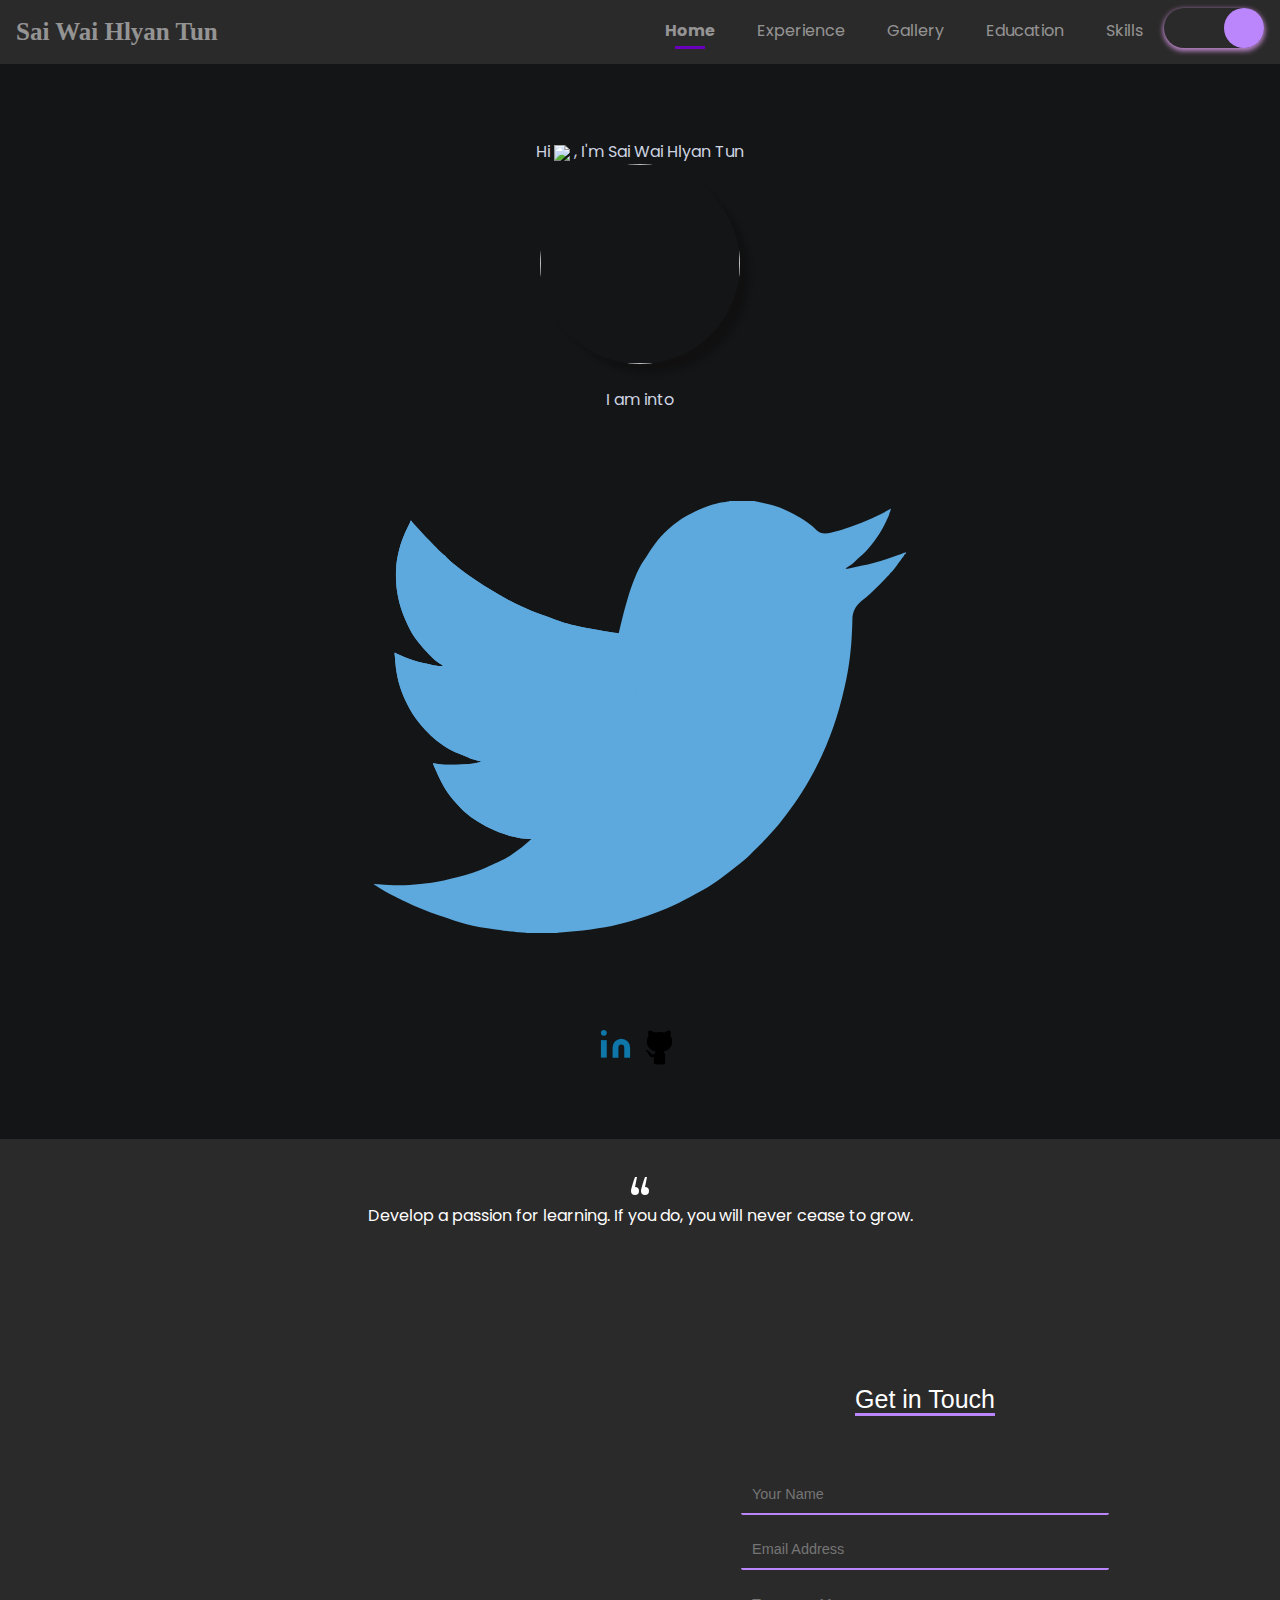
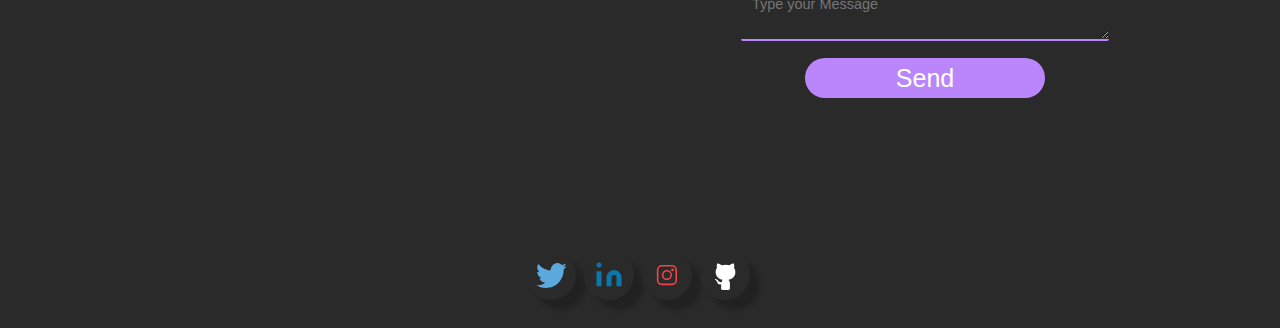
==== index.html @ 91141784 "initial data update" ====
<!DOCTYPE html>
<html lang="en" light-mode="dark">

<head>
    <title>Sai Wai Hlyan Tun | Home</title>
    <meta charset="UTF-8">
    <meta name="viewport" content="width=device-width, initial-scale=1.0">
    <meta name="keywords" content="Sai Wai Hlyan Tun,Sai Wai Hlyan Tun Resume, Sai Wai Hlyan Tun Profile, Electrical Engineer, Sai Wai Hlyan Tun Portfolio" />
    <meta name="description" content="Sai Wai Hlyan Tun's Portfolio" />
    <!-- Robot.txt -->
    <meta name="robots" content="index,follow" />
    <meta name="Googlebot" content="index,follow" />
    <meta name="AdsBot-Google" content="index,follow" />
    <meta property="og:site_name" content="https://swhn.github.io/">
    <meta property="og:title" content="Sai Wai Hlyan Tun">
    <meta property="og:description" content="Sai Wai Hlyan Tun's Portfolio">
    <meta property="og:type" content="website">
    <meta property="og:url" content="https://swhn.github.io/">
    <meta name="twitter:card" content="summary">
    <meta name="twitter:site" content="https://swhn.github.io/">
    <meta name="application-name" content="Sai Wai Hlyan Tun" />
    <meta name="apple-mobile-web-app-title" content="Sai Wai Hlyan Tun | Home" />
    <meta name="summary" content="Sai Wai Hlyan Tun's Portfolio" />
    <!--For Dark/Light mode Toggle-->
    <script src="https://code.iconify.design/1/1.0.4/iconify.min.js"></script>
    <!--Import Google Icon Font-->
    <link rel="stylesheet" href="https://maxcdn.bootstrapcdn.com/bootstrap/4.5.0/css/bootstrap.min.css" />
    <link href="https://fonts.googleapis.com/css2?family=Poppins:wght@200;300&display=swap" rel="stylesheet">
    <script src='https://kit.fontawesome.com/a076d05399.js'></script>
    <link rel="stylesheet" href="assets/css/preloader.css">
    <link rel="stylesheet" href="assets/css/home.css">
    <link rel="stylesheet" href="assets/css/style.css">
    <!-- Favicon -->
    <link id='favicon' rel="shortcut icon" href="assets/images/favicon.png" type="image/x-png">
    <!-- Font awesome icons -->
    <link rel="stylesheet" href="https://cdnjs.cloudflare.com/ajax/libs/font-awesome/5.15.1/css/all.min.css" integrity="sha512-+4zCK9k+qNFUR5X+cKL9EIR+ZOhtIloNl9GIKS57V1MyNsYpYcUrUeQc9vNfzsWfV28IaLL3i96P9sdNyeRssA==" crossorigin="anonymous" />
    <link rel="stylesheet" href="https://cdn.jsdelivr.net/gh/jpswalsh/academicons@1/css/academicons.min.css">
    <script defer src="./assets/js/dynamicTitle.js"></script>
   <!-- Global site tag (gtag.js) - Google Analytics -->
<script async src="https://www.googletagmanager.com/gtag/js?id=G-MDQQ2H4VXF"></script>
<script>
  window.dataLayer = window.dataLayer || [];
  function gtag(){dataLayer.push(arguments);}
  gtag('js', new Date());

  gtag('config', 'G-MDQQ2H4VXF');
</script>
</head>

<body class="no-scroll-preload">
    <!-- loader -->
    <div class="loader-container">
        <div class="atom">
            <div class="electron"></div>
            <div class="electron-alpha"></div>
            <div class="electron-omega"></div>
        </div>
    </div>

    <!--Dynamic Nav Bar-->

    <!--Particles effect-->
    <div id="home">
        <section class="center">
            <div id="particles-js"></div>
        </section>
    </div>
    <center>
        <!-- Home Section -->
        <div class="text col-sm-6" style="margin-top: 140px;">Hi <span class="wave"><img src="assets/images/Hand.gif" width="35px"></span>&nbsp;, I'm <span class="header">Sai Wai Hlyan Tun</span>
            <div class="center">
                <div>
                    <img src="assets/images/dp_male.svg" alt="" class="rounded-circle" height="200" width="200">
                </div>
                <br/>
                <span style="display: inline;">I am into <span class="animated-text"
                    data-words="Electrical Engineer, Site Engineer, Service Engineer, PV Engineer, Medical Engineer"></span>
                </span>
                <div>
                    <div class="social-icons">

                        <a class="socialicon twitter" href="https://www.twitter.com/saiwaihlyanhtun" target="_blank" rel="author">
                            <!-- SVG code for twitter icon -->
                            <svg class="twitter-icon" version="1.1" id="Layer_1" xmlns="http://www.w3.org/2000/svg" xmlns:xlink="http://www.w3.org/1999/xlink" x="0px" y="0px" viewBox="0 0 500 500" enable-background="new 0 0 500 500" xml:space="preserve">
                                <!-- bird body -->
                                <path id="body" fill="#5DA8DC" d="M142.9,364.1c-1.6,1-3,1.7-4,2.3c-3,1.5-7.9,3.8-14.9,6.9c-7,3.1-14.7,5.7-23.1,7.9
                                                c-8.4,2.2-15.6,3.8-21.8,4.7c-6.2,0.9-12.2,1.5-18.1,1.8s-11.4,0.3-16.7,0c-5.2-0.3-8.5-0.5-9.6-0.6l-1.8-0.2l-0.4-0.1l-0.4-0.1v0.8
                                                h0.2l0.1,0.1l0.1,0.1l0.1,0.1l0.1,0.1l0.1,0.1H33l0.4,0.2l0.4,0.2l0.1,0.1l0.1,0.1l0.1,0.1l0.1,0.1l3.6,2.2c2.4,1.5,4.5,2.6,6.4,3.6
                                                s6.6,3.3,14.1,7.1c7.6,3.7,16.6,7.4,27.2,11.1s18.6,6.2,24,7.4c5.4,1.3,12.8,2.6,22.2,3.9s14.9,2.1,16.3,2.2
                                                c1.5,0.1,3.3,0.3,5.5,0.4l3.3,0.2v0.2h25.6v-0.2l14-1.3c9.3-0.9,17.6-2.1,25-3.3c7.3-1.3,14.9-3.1,22.8-5.5
                                                c7.9-2.4,15.3-4.9,22.4-7.7c7.1-2.8,13.7-5.7,19.7-9c6.1-3.2,11.3-6,15.6-8.5c4.3-2.5,9.1-5.6,14.2-9.3c5.2-3.7,10-7.5,14.6-11.2
                                                s7.1-5.9,7.7-6.4c0.6-0.6,4-4,10.2-10.2c6.2-6.3,11.3-11.9,15.4-16.8c4-5,8-10.3,12-15.9c3.9-5.6,8.3-12.5,13-20.6
                                                s9.2-17.3,13.5-27.5s8-20.7,11-31.5c3-10.7,5.2-20.4,6.7-28.9s2.4-16.5,3-23.8c0.5-7.3,0.8-13.9,0.9-19.7s2.5-10.8,7.4-14.8
                                                s9.9-8.5,15-13.7c5.1-5.1,7.9-8,8.3-8.7c0.5-0.7,0.9-1.1,1.1-1.2c0.3-0.1,2.1-2.3,5.3-6.7c3.3-4.4,5-6.6,5-6.7l0.1-0.1l0.2-0.4
                                                l0.2-0.4l0.1-0.1l0.1-0.1l0.1-0.1l0.1-0.1l0.1-0.1l0.1-0.1l0.1-0.1l0.1-0.1l0.1-0.1l0.1-0.1l0.2-0.1l0.2-0.1V115l-1,0.3l-0.8,0.1
                                                l-0.4,0.2l-0.4,0.2l-0.4,0.2l-0.4,0.2l-0.6,0.2l-1.2,0.4l-10.6,3.6c-6.7,2.2-13.7,4.1-21,5.7l-11,2.4h-1.9l0.1-0.1l0.1-0.1l0.1-0.1
                                                l0.1-0.1l0.1-0.1l0.1-0.1l0.1-0.1l0.1-0.1l0.4-0.2l0.4-0.2l0.1-0.1l0.1-0.1l0.1-0.1l0.1-0.1l0.4-0.2l0.4-0.2l1.9-1.3
                                                c1.3-0.9,2.4-1.8,3.3-2.8s2.8-2.7,5.6-5.1c2.8-2.4,6-6,9.5-10.7s6.5-9.4,8.8-14s3.6-7.2,3.7-7.9c0.1-0.6,0.3-1.2,0.4-1.6l0.2-0.6
                                                l0.2-0.4l0.2-0.4l0.2-0.6l0.2-0.6l0.1-0.6l0.1-0.6l-0.4,0.1l-0.4,0.1l-0.1,0.1l-0.1,0.1l-0.1,0.1l-0.1,0.1l-0.4,0.2l-0.4,0.2
                                                l-0.4,0.2l-0.4,0.2l-0.1,0.1c-0.1,0.1-0.8,0.4-1.9,1.2c-1.2,0.7-4.7,2.4-10.5,5s-11.6,5-17.5,7.1s-11.4,3.7-16.5,4.9
                                                s-8.8,0.5-11.3-1.9c-2.4-2.4-5.2-4.7-8.3-6.9c-3.1-2.2-6.5-4.3-10.4-6.4c-3.8-2.1-7.7-3.9-11.8-5.5c-4-1.6-8.6-2.9-13.5-3.8
                                                l-7.4-1.5h-20.5v0.1c0,0.1-1.7,0.4-5.1,0.9s-7.6,1.6-12.6,3.3c-5,1.7-10.4,4.2-16.3,7.4c-5.9,3.3-11.1,7-15.7,11.2
                                                s-8.3,8.3-11.2,12.2c-2.9,3.9-5.2,7.4-7,10.5C221.5,163.3,231.3,307,142.9,364.1z" />

                                <!-- wing1 -->
                                <path id="wing1" fill="#5DA8DC" d="M233.2,181.5c-5-0.5-12.4-1.7-22.2-3.6c-9.8-1.8-16.8-3.3-20.8-4.5s-11.1-3.7-21.2-7.4
                                                c-10.1-3.8-19.5-8-28.3-12.8c-8.8-4.7-16.8-9.5-24-14.4s-13.1-9.1-17.5-12.8c-4.5-3.7-7.1-6-7.9-7s-1.5-1.6-1.9-1.8
                                                c-0.5-0.2-3.2-2.7-8-7.6s-9.1-9.2-12.6-13.2l-5.3-5.9l-0.1-0.1l-0.1-0.1L63.1,90l-0.2-0.4l-0.1-0.1l-0.1-0.1l-0.1-0.1l-0.1-0.1
                                                l-0.1-0.1L62.3,89l-0.1-0.1l0,0.1l-0.1,0.1L62,89.2l0,0.1l-0.1,0.1L61.7,90l-0.2,0.6L57.9,98c-2.2,5-3.9,9.7-5.1,14.1
                                                c-1.2,4.5-1.9,8.5-2.4,12c-0.4,3.5-0.5,7.8-0.4,12.8s0.7,10,1.8,15.1c1,5.1,2.6,10.2,4.6,15.2c2.1,5.1,4,9.2,5.8,12.5
                                                c1.8,3.2,3.9,6.4,6.3,9.2c2.4,2.9,4.7,5.6,7.1,8.3s4.6,4.7,6.7,6.4c2.2,1.6,3.3,2.5,3.4,2.5l0.1,0.1l0.4,0.2l0.4,0.2l0.1,0.1
                                                l0.1,0.1l0.1,0.1L87,207l0.4,0.2l0.4,0.2l0.1,0.1l0.1,0.1l0.1,0.1l0.1,0.1l0.1,0.1l0.1,0.1l0.1,0.1l0.1,0.1H85l-1.8-0.2
                                                c-1.2-0.1-4.8-0.9-10.8-2.2s-11.1-2.9-15.1-4.7l-6.1-2.8l-0.4-0.2l-0.4-0.2l-0.4-0.2l-0.4-0.2l-0.4-0.1l-0.4-0.1l0.7,8.3
                                                c0.4,5.5,1.4,11,2.8,16.3c1.5,5.4,3.6,11,6.5,16.9s6.2,11.1,9.8,15.5c3.7,4.5,7,8.1,10.1,11c3.1,2.8,6.3,5.4,9.8,7.8
                                                c3.4,2.4,8,4.8,13.8,7.3s9.3,3.9,10.6,4.3c1.3,0.4,2.2,0.6,2.8,0.8l0.8,0.2l0.8,0.2l0.8,0.2l0.8,0.2l0.8,0.2l-0.1,0.1l-0.1,0.1
                                                l-0.1,0.1l-0.1,0.1l-1,0.2l-1,0.2l-0.8,0.2c-0.5,0.1-1.9,0.4-4.3,0.8s-6.6,0.6-12.8,0.8c-6.2,0.1-10.7,0-13.5-0.4l-4.3-0.6L81,288
                                                l-0.6-0.1l0.1,0.4l0.1,0.4l0.2,0.6l0.2,0.6l3.2,7.2c2.2,4.8,4.4,9,6.7,12.7c2.3,3.7,5.1,7.2,8.3,10.7c3.2,3.5,5.8,6.2,7.9,8
                                                c2.1,1.9,5.3,4.3,9.9,7.2c4.6,2.9,9.3,5.4,14.1,7.4c4.9,2.1,9.4,3.7,13.5,4.7c4.2,1,7.3,1.6,9.2,1.8c1.9,0.1,4,0.3,6.1,0.4l3.1,0.2
                                                c117.9-117.9,82.9-167.7,82.9-167.7l-2.8-0.1C241.6,182.3,238.2,181.9,233.2,181.5z" />
                                <!-- wing2 -->
                                <path id="wing2" fill="#5DA8DC" d="M233.2,181.5c-5-0.5-12.4-1.7-22.2-3.6c-9.8-1.8-16.8-3.3-20.8-4.5s-11.1-3.7-21.2-7.4
                                                c-10.1-3.8-19.5-8-28.3-12.8c-8.8-4.7-16.8-9.5-24-14.4s-13.1-9.1-17.5-12.8c-4.5-3.7-7.1-6-7.9-7s-1.5-1.6-1.9-1.8
                                                c-0.5-0.2-3.2-2.7-8-7.6s-9.1-9.2-12.6-13.2l-5.3-5.9l-0.1-0.1l-0.1-0.1L63.1,90l-0.2-0.4l-0.1-0.1l-0.1-0.1l-0.1-0.1l-0.1-0.1
                                                l-0.1-0.1L62.3,89l-0.1-0.1l0,0.1l-0.1,0.1L62,89.2l0,0.1l-0.1,0.1L61.7,90l-0.2,0.6L57.9,98c-2.2,5-3.9,9.7-5.1,14.1
                                                c-1.2,4.5-1.9,8.5-2.4,12c-0.4,3.5-0.5,7.8-0.4,12.8s0.7,10,1.8,15.1c1,5.1,2.6,10.2,4.6,15.2c2.1,5.1,4,9.2,5.8,12.5
                                                c1.8,3.2,3.9,6.4,6.3,9.2c2.4,2.9,4.7,5.6,7.1,8.3s4.6,4.7,6.7,6.4c2.2,1.6,3.3,2.5,3.4,2.5l0.1,0.1l0.4,0.2l0.4,0.2l0.1,0.1
                                                l0.1,0.1l0.1,0.1L87,207l0.4,0.2l0.4,0.2l0.1,0.1l0.1,0.1l0.1,0.1l0.1,0.1l0.1,0.1l0.1,0.1l0.1,0.1l0.1,0.1H85l-1.8-0.2
                                                c-1.2-0.1-4.8-0.9-10.8-2.2s-11.1-2.9-15.1-4.7l-6.1-2.8l-0.4-0.2l-0.4-0.2l-0.4-0.2l-0.4-0.2l-0.4-0.1l-0.4-0.1l0.7,8.3
                                                c0.4,5.5,1.4,11,2.8,16.3c1.5,5.4,3.6,11,6.5,16.9s6.2,11.1,9.8,15.5c3.7,4.5,7,8.1,10.1,11c3.1,2.8,6.3,5.4,9.8,7.8
                                                c3.4,2.4,8,4.8,13.8,7.3s9.3,3.9,10.6,4.3c1.3,0.4,2.2,0.6,2.8,0.8l0.8,0.2l0.8,0.2l0.8,0.2l0.8,0.2l0.8,0.2l-0.1,0.1l-0.1,0.1
                                                l-0.1,0.1l-0.1,0.1l-1,0.2l-1,0.2l-0.8,0.2c-0.5,0.1-1.9,0.4-4.3,0.8s-6.6,0.6-12.8,0.8c-6.2,0.1-10.7,0-13.5-0.4l-4.3-0.6L81,288
                                                l-0.6-0.1l0.1,0.4l0.1,0.4l0.2,0.6l0.2,0.6l3.2,7.2c2.2,4.8,4.4,9,6.7,12.7c2.3,3.7,5.1,7.2,8.3,10.7c3.2,3.5,5.8,6.2,7.9,8
                                                c2.1,1.9,5.3,4.3,9.9,7.2c4.6,2.9,9.3,5.4,14.1,7.4c4.9,2.1,9.4,3.7,13.5,4.7c4.2,1,7.3,1.6,9.2,1.8c1.9,0.1,4,0.3,6.1,0.4l3.1,0.2
                                                c117.9-117.9,82.9-167.7,82.9-167.7l-2.8-0.1C241.6,182.3,238.2,181.9,233.2,181.5z" />
                            </svg>
                        </a>

                     <!--    <a class="socialicon dribbble" href="" target="_blank" rel="author">
                            <svg class="dribbble-icon" viewBox="0 0 256 256" version="1.1" xmlns="http://www.w3.org/2000/svg" xmlns:xlink="http://www.w3.org/1999/xlink" preserveAspectRatio="xMidYMid">
                            <g>
                                <path
                                    d="M128,255.7 C57.4,255.7 0,198.4 0,127.9 C0,57.3 57.4,0 128,0 C198.6,0 256,57.3 256,127.8 C256,198.3 198.6,255.7 128,255.7 L128,255.7 L128,255.7 Z M235.9,145.3 C232.2,144.1 202.1,135.2 167.8,140.6 C182.1,179.8 187.9,211.8 189,218.4 C213.6,201.9 231.1,175.7 235.9,145.3 L235.9,145.3 L235.9,145.3 Z M170.7,228.5 C169.1,218.9 162.7,185.5 147.4,145.7 C147.2,145.8 146.9,145.9 146.7,145.9 C85,167.4 62.9,210.1 60.9,214.1 C79.4,228.5 102.7,237.1 128,237.1 C143.1,237.2 157.6,234.1 170.7,228.5 L170.7,228.5 L170.7,228.5 Z M46.8,201 C49.3,196.8 79.3,147.2 135.7,128.9 C137.1,128.4 138.6,128 140,127.6 C137.3,121.4 134.3,115.2 131.1,109.1 C76.5,125.4 23.5,124.7 18.7,124.6 C18.7,125.7 18.6,126.8 18.6,127.9 C18.7,156 29.3,181.6 46.8,201 L46.8,201 L46.8,201 Z M21,105.6 C25.9,105.7 70.9,105.9 122.1,92.3 C104,60.1 84.4,33.1 81.6,29.2 C50.9,43.6 28.1,71.8 21,105.6 L21,105.6 L21,105.6 Z M102.4,21.8 C105.4,25.8 125.3,52.8 143.2,85.7 C182.1,71.1 198.5,49.1 200.5,46.3 C181.2,29.2 155.8,18.8 128,18.8 C119.2,18.8 110.6,19.9 102.4,21.8 L102.4,21.8 L102.4,21.8 Z M212.6,58.9 C210.3,62 192,85.5 151.6,102 C154.1,107.2 156.6,112.5 158.9,117.8 C159.7,119.7 160.5,121.6 161.3,123.4 C197.7,118.8 233.8,126.2 237.4,126.9 C237.1,101.2 227.9,77.5 212.6,58.9 L212.6,58.9 L212.6,58.9 Z"
                                    fill="#B2215A" y="0"></path>
                            </g>
                            </svg>
                        </a> -->

                        <a class="socialicon linkedin" href="https://www.linkedin.com/in/saiwaihlyanhtun/" target="_blank" rel="author">
                            <svg class="linkedin-icon" xmlns="http://www.w3.org/2000/svg" width="35" viewBox="0 0 24 24" fill="#0e76a8" stroke-width="1" stroke-linecap="round" stroke-linejoin="round" class="feather feather-linkedin">
                                <path d="M16 8a6 6 0 0 1 6 6v7h-4v-7a2 2 0 0 0-2-2 2 2 0 0 0-2 2v7h-4v-7a6 6 0 0 1 6-6z"></path>
                                <rect x="2" y="9" width="4" height="12"></rect>
                                <circle cx="4" cy="4" r="2"></circle>
                            </svg>
                        </a>
<!-- 
                        <a class="socialicon codeforces" href="" target="_blank" rel="author">
                            <svg class="codeforces-icon" xmlns="http://www.w3.org/2000/svg" viewBox="5 0 14 19" width="100" height="100">
                                <g>
                                    <rect class="red" x="15" width="2" height="6.5" rx="0.7" y="0" fill="#AE0F0A" />
                                    <rect class="blue" x="12" width="2" height="6.5" rx="0.7" y="0" fill="#4F81C1" />
                                    <rect class="yellow" x="9" width="2" height="6.5" rx="0.7" y="0" fill="#FFD400" />
                                </g>
                            </svg>
                        </a>

                        <a class="socialicon kaggle" href="" target="_blank" rel="author">
                            <i class="fab fa-kaggle"></i>
                        </a>
						

                        <a class="socialicon instagram" href="" target="_blank" rel="author">
                            <!-- svg code for instagram icon -->
                           <!--  <svg class="instagram-icon" x="0px" y="0px" viewBox="0 0 202.5 202.5" style="enable-background:new 0 0 202.5 202.5;">
                                <circle id="littleCircle" class="st0" cx="101" cy="101.5" r="18.9" />
                                <circle id="shutter" class="st0" cx="101" cy="101.5" r="8" />
                                <circle id="lens" class="st0" cx="125.5" cy="78.6" r="2.9" />
                                <path id="camera" class="st0" d="M79,60.5h44c10.5,0,19,8.5,19,19v44c0,10.5-8.5,19-19,19H79c-10.5,0-19-8.5-19-19v-44
                                                                                                        C60,69,68.5,60.5,79,60.5z" />
                            </svg>
                        </a>
-->
                        <a class="socialicon github" href="https://github.com/swhn/" target="_blank" rel="author">
                            <!-- SVG code for Github icon -->
                            <svg class="github-icon" width="45px" height="45px" viewBox="0 0 300 300">
                                <!-- body -->
                                <path id="body" d="M112.5,234.4v43.1c24.5,7.5,50.5,7.5,75,0V225c-0.4-11.1-4.9-21.6-12.7-29.6c30-3.4,59.5-23.5,59.5-64.1
                                                            c0.9-13.9-3.3-27.7-11.8-38.7c4.1-11.6,3.7-24.4-1.3-35.7c0,0-11.2-3.7-37.5,13.8c-22.1-6.1-45.3-6.1-67.4,0
                                                            C90.6,53.3,78.9,56.8,78.9,56.8c-5,11.3-5.4,24.1-1.3,35.7c-8.5,11.1-12.7,24.8-11.9,38.7c0.2,33.8,26.4,61.8,60.2,64.1
                                                            c-5,4.7-8.1,11.1-8.6,18" />
                                <!-- arm-->
                                <path id="arm" d="M125.2,213.4c-13.9,7.8-31.5,2.8-39.3-11.2c-4.3-7.7-12-12.8-20.7-13.8c-11.2,0-4.6,6.4,0,9.4
                                                            c6,5.1,10.8,11.5,13.8,18.8c2.9,7.4,7.7,24.1,41.5,17.8" />
                            </svg>
                        </a>
                    </div>
                </div>
            </div>
        </div>
    </center>

    <br><br><br>
    <!-- Dynamic footer section -->
    <script src="https://code.jquery.com/jquery-3.5.1.min.js" integrity="sha256-9/aliU8dGd2tb6OSsuzixeV4y/faTqgFtohetphbbj0=" crossorigin="anonymous"></script>

    <!-- Google Analytics -->
    <script async src="https://www.googletagmanager.com/gtag/js?id=G-MDQQ2H4VXF"></script>
    <!-- Fetching our Google Tag Manager -->

    <!--JavaScript at end of body for optimized loading-->
    <script src="assets/js/app.js"></script>
    <script src="https://cdnjs.cloudflare.com/ajax/libs/popper.js/1.12.9/umd/popper.min.js" integrity="sha384-ApNbgh9B+Y1QKtv3Rn7W3mgPxhU9K/ScQsAP7hUibX39j7fakFPskvXusvfa0b4Q" crossorigin="anonymous"></script>
    <script src="https://maxcdn.bootstrapcdn.com/bootstrap/4.0.0/js/bootstrap.min.js" integrity="sha384-JZR6Spejh4U02d8jOt6vLEHfe/JQGiRRSQQxSfFWpi1MquVdAyjUar5+76PVCmYl" crossorigin="anonymous"></script>
    <script src='https://cdnjs.cloudflare.com/ajax/libs/particles.js/2.0.0/particles.min.js'></script>
    <script src="assets/js/particle.js"></script>

</body>

</html>
---- assets/css/style.css ----
@font-face {
  font-family: "Agustina";
  src: url(../fonts/Agustina.woff);
}


/*CSS variable declaration for light/dark mode*/

html[data-theme="light"] {
  --bg-mybtn: red;
  --bg-nav: black;
  --bg-nav-img: black;
  --bg-footer: #DDE1EC;
  --bg: #ffffff;
  --text: #191919;
  --text-color: #6c757d;
  --col-icon: black;
  --col-bd-radius: rgb(2, 2, 2);
  --col-box-shadow: #000000 2px 2px 4px, #4D4D4D -2px -2px 4px;
  --col-box-shadow-hover: inset #8a7373 2px 2px 4px, inset #4D4D4D -2px -2px 4px;
  --col-bd-icon: transparent;
  --bg-icon: #fff;
  --col-icon-twitter: #1da1f2;
  --col-icon-dribbble: #ea4c89;
  --col-icon-linkedin: #0e76a8;
  --col-icon-kaggle: #41aff3;
  --col-icon-github: #24292e;
  --col-icon-instagram: rgb(201, 94, 174);
  --col-icon-mail: rgb(209, 82, 82);
  --col-icon-google-scholar: #3cba54;
  --col-icon-codeforces: rgb(19, 145, 184);
  --col-icon-leetcode: rgb(255, 181, 62);
  --shadow-col: rgba(0, 0, 0, 0.3);
}

html[data-theme="dark"] {
  --bg-mybtn: rgb(230, 109, 129);
  --bg-nav: #6617cb;
  --bg-nav-img: linear-gradient(315deg, #6617cb 0%, #882463 74%);
  --bg-footer: linear-gradient(315deg, #6617cb 0%, #882463 74%);
  --bg: #191919;
  --text: #ffffff;
  --text-color: #fff;
  --bg-txt-img: linear-gradient(315deg, #d5adc8 0%, #ff8489 74%);
  --txt-fill: transparent;
  --col-icon: white;
  --col-bd-radius: black;
  --col-bd-icon: transparent;
  --col-box-shadow: 5px 5px 10px rgba(22, 21, 21, 0.7), -5px -5px 10px rgba(255, 255, 255, 0.1);
  --col-box-shadow-hover: inset rgba(255, 255, 255, 1) 2px 2px 4px, inset rgba(255, 255, 255, 0.5) -2px -2px 4px;
  --col-icon-twitter: #1da1f2;
  --col-icon-dribbble: #ea4c89;
  --col-icon-linkedin: #0e76a8;
  --col-icon-kaggle: #41aff3;
  --col-icon-github: #24292e;
  --col-icon-instagram: rgb(201, 94, 174);
  --col-icon-mail: rgb(209, 82, 82);
  --col-icon-google-scholar: #3cba54;
  --col-icon-codeforces: rgb(19, 145, 184);
  --col-icon-leetcode: rgb(255, 181, 62);
  --col-white: #fff;
}


/*
---------------------------
      SCROLLBAR
---------------------------
*/

::-webkit-scrollbar {
  width: 16px;
}

::-webkit-scrollbar-track {
  -webkit-box-shadow: inset 0 0 6px #bb86fc;
  border-radius: 2px;
  background: #f1f1f1;
}

::-webkit-scrollbar-thumb {
  border-radius: 2px;
  max-height: 10px;
  -webkit-box-shadow: inset 0 0 6px #bb86fc;
  background: #bb86fc;
  transition: 0.3s;
}

::-webkit-scrollbar-thumb:hover {
  background: #ca9eff;
  
}

/* Custom Scrollbar for Mozilla Firefox*/
html{
  overflow-y: visible;
  scrollbar-color: #ca9eff #f1f1f1;
  scrollbar-width: auto;
}

body {
  height: 100vh;
  margin: 0;
  overflow-x: hidden;
  color: var(--text);
  font-family: "Poppins", sans-serif;
  background-color: var(--bg);
}
.text-center heading1 exp-head {
  color: white;
}


/* Scroll to Top button */

#btnScrollToTop {
  width: 50px;
  height: 50px;
  background-color: #bb86fc;
  color: #fff;
  margin: 8px;
  border: none;
  border-radius: 50%;
  box-shadow: 2px 5px 5px rgba(0, 0, 0, 0.3);
  text-decoration: none;
  position: fixed;
  outline: none;
  bottom: 10px;
  right: 10px;
  animation: up 1.5s infinite;
  -webkit-animation: up 1.5s infinite;
}


/*
---------------------------------------
 SCROLL TO TOP BUTTON MICROANIMATION
---------------------------------------
*/

@keyframes up {
  0% {
      transform: translate(0);
  }
  20% {
      transform: translateY(-15px);
  }
  40% {
      transform: translate(0);
  }
}

@-webkit-keyframes up {
  0% {
      transform: translate(0);
  }
  20% {
      transform: translateY(-15px);
  }
  40% {
      transform: translate(0);
  }
}


/* smooth scrolling to top */

html {
  scroll-behavior: smooth;
}


/*
------------------------------------
   HAMBURGER ANIMATION
------------------------------------
*/

.hamburger_wrapper {
  float: right;
}

.hamburger {
  width: 2.5em;
  height: 2em;
  font-size: 11px;
  cursor: pointer;
  position: relative;
}

.first,
.second,
.third {
  position: absolute;
  background-color: rgba(0, 0, 0, 0.85);
  height: .45em;
  width: 100%;
  float: left;
  border-radius: 2px;
  transition: all .35s ease-in-out;
}

.first {
  top: 0px;
}

.is-active .first {
  transform-origin: .167em .33em;
  transform: rotate(45deg) translate(0.167em, -0.25em);
}

.second {
  top: 50%;
  margin-top: -.25em;
}

.is-active .second {
  opacity: 0;
  transform: translateX(8em)
}

.third {
  bottom: 0px;
  transform-origin: .25em -0.33em;
}

.is-active .third {
  transform: rotate(-45deg) translate(-0.167em, 0.083em);
}

.navbar-brand {
  font-family: Agustina;
  font-size: 25px;
  font-weight: bold;
}

.navbar {
  color: #000000;
  background-color: #fff;
  z-index: 2;
  box-shadow: 0 2px 2px rgb(230, 230, 230);
}

/* Dark Mode toggle switch button */
.dark_toggler {
  -webkit-appearance: none;
  position: relative;
  cursor: pointer;
  width: 100px;
  height: 40px;
  background-image: url(https://i.postimg.cc/857jHw2q/Screenshot-2020-04-16-at-1-07-06-PM.png);
  background-size: cover;
  border-radius: 50px;
  outline: none;
  transition: background-image 0.9s;
  box-shadow: 0px 2px 5px 1px gray;
}

.dark_toggler:before {
  content: "";
  position: absolute;
  top: 0;
  left: 0;
  height: 40px;
  width: 40px;
  background-color: navy;
  border-radius: 50px;
  transition: all 0.9s;
  background-color: #f7ca33;
}

.dark_toggler:checked {
  background-image: url(https://i.postimg.cc/Hn0nstVK/Screenshot-2020-04-16-at-1-07-19-PM.png);
  transition: background-image 0.9s;
  box-shadow: 0px 2px 5px 1px rgb(187, 134, 201);
}

.dark_toggler:checked:before {
  transform: translate(150%);
  transition: all 0.9s;
  background-color: #bb86fc;
}
/* end of dark mode toggle switch button */

html {
  background-color: #f6f6f6;
  transition: background-color .3s;
}

html[light-mode="dark"] {
  background-color: #141516;
  color: #ced4e2;
}

.dark-theme {
  background-color: #2b2a2A;
  transition: background-color .3s;
  box-shadow: 0 0 0;
}

.dark-theme .navbar-nav .nav-link,
.dark-theme .navbar-brand {
  color: rgba(255, 255, 255, 0.5);
}

.dark-theme .nav-link:hover{
color: #ffffff !important;
}

.dark-theme .first,
.dark-theme .second,
.dark-theme .third {
  background-color: rgba(255, 255, 255, 0.5);
}
.dsc{
   box-shadow:   2px 5px 5px 0px rgb(130 216 251), 
   inset -2px -5px 5px 0px rgb(130 216 251);
   background: #1f1d1d;
}
/*
-------------------------------------
  SIDEBAR SVG ANIMATION
--------------------------------------
*/

.bike {
  margin-top: 30px;
  display: block;
}

#right-wheel,
#left-wheel {
  animation: wheel 3s linear infinite;
  transform-origin: center;
  transform-box: fill-box;
}

#man-bike {
  animation: bikes 1s ease-in-out infinite alternate;
  transform-origin: bottom;
}

#hat {
  animation: hat 1s ease-in-out infinite alternate;
  transform-origin: center;
  transform-box: fill-box;
}

@keyframes wheel {
  from {
      transform: rotateZ(0deg);
  }
  to {
      transform: rotateZ(360deg);
  }
}

@keyframes bikes {
  from {
      transform: rotateX(0deg);
  }
  to {
      transform: rotateX(12deg);
  }
}

@keyframes hat {
  from {
      transform: translateY(0%) rotateZ(0deg);
  }
  to {
      transform: translateY(10%) rotateZ(20deg);
  }
}


/*
-------------------------------------
  NAV BAR HIGHLIGHTING
--------------------------------------
*/

@media only screen and (min-width: 1024px) {
  .current-link {
      font-weight: bolder;
      position: relative;
      z-index: 1;
      text-align: center;
  }
  .current-link:after {
      content: "";
      position: absolute;
      left: 34%;
      margin-left: auto;
      margin-right: auto;
      bottom: 0;
      width: 32%;
      border-bottom: 3px solid #6a00bb;
  }
  
  .nav-item-hover::after {
      content: "";
      display: block;
      margin-left: auto;
      margin-right: auto;
      height: 0.15em;
      bottom: 0;
      width: 0%;
      background-color: #6a00bb;
      transition: all ease-in-out 280ms;
  }
  
  .nav-item:hover::after {
      width: 50%;
      
  }

  li.nav-item {
      text-align: center;
  }
  a.nav-link {
      padding: 6px 21px !important;
  }

  /* Hide svg on laptop screens to prevent overlap between sidebar and navbar */
  .bike {
      display: none;
  }
}

/* navbar hover for light mode */
html[light-mode="light"] .nav-link{
  color: #000000 !important;
}
html[light-mode="light"] .nav-link:hover{
  color: 	rgb(106, 0, 187) !important;
}
html[light-mode="light"] .navbar-brand:hover{
  color: #000000 !important;
}

@media (min-width: 992px) {
  .navbar-expand-lg .navbar-nav {
      align-items: center;
  }
}


/**Navbar burger animations**/

.navbar-toggler {
  position: relative;
  display: flex;
  justify-content: center;
  align-items: center;
  cursor: pointer;
  transition: all .2s ease-in-out;
  border-color: white;
  border: none;
  outline: none;
  padding: 0;
  margin: 1.25rem 1rem;
}

.line {
  fill: none;
  stroke: black;
  stroke-width: 6;
  transition: stroke-dasharray 600ms cubic-bezier(0.4, 0, 0.2, 1), stroke-dashoffset 600ms cubic-bezier(0.4, 0, 0.2, 1);
  width: 50px;
}

.line1 {
  stroke-dasharray: 60 207;
  stroke-width: 6;
}

.line2 {
  stroke-dasharray: 60 60;
  stroke-width: 6;
}

.line3 {
  stroke-dasharray: 60 207;
  stroke-width: 6;
}

.open .line1 {
  stroke-dasharray: 90 207;
  stroke-dashoffset: -134;
  stroke-width: 6;
}

.open .line2 {
  stroke-dasharray: 1 60;
  stroke-dashoffset: -30;
  stroke-width: 6;
}

.open .line3 {
  stroke-dasharray: 90 207;
  stroke-dashoffset: -134;
  stroke-width: 6;
}


/*
------------------------
  FOOTER SECTION
------------------------
*/


/* Also have a look at the scroll to top button if changing footer's height (below upArrow in app.js) */

.footer {
  padding-top: 10px;
  font-family: "Poppins", sans-serif;
  background-color: #121212;
}

.tag {
  font-family: "Poppins", sans-serif;
  font: size 20px;
  line-height: 26px;
  text-align: center;
  color: #fff;
  height: 78px;
  margin: 5px auto 0px;
  display: block;
  box-sizing: border-box;
}

.svg-inline--fa {
  vertical-align: -0.200em;
}

.rounded-social-buttons .social-button {
  display: inline-block;
  cursor: pointer;
  width: 3.125rem;
  height: 3.125rem;
  border: 0.125rem solid transparent;
  padding: 0;
  text-decoration: none;
  text-align: center;
  color: #fefefe;
  font-size: 1.5625rem;
  font-weight: normal;
  line-height: 2em;
  border-radius: 1.6875rem;
  transition: all 0.5s ease;
  margin-right: 0.25rem;
  margin-bottom: 0.25rem;
}


/********
Rotate Transition in foote Soical Icon
*********/

.rounded-social-buttons .social-button:hover,
.rounded-social-buttons .social-button:focus {
  transition: background-color 0.3s, var(--trans-props);
}


/*
------------------------------
 TWITTER MICROANIMATION
-------------------------------
*/

.twitter:hover #wing1 {
  transform-origin: center;
  animation: flap 0.4s ease-out infinite alternate;
}

.twitter:hover #wing2 {
  transform-origin: center;
  animation: flap 0.4s ease-in infinite alternate;
}

@keyframes flap {
  50% {
      transform: scaleX(-1) rotate(-45deg) translate(-40px, -40px);
  }
}


/*
-----------------------------
 LINKEDIN MICROANIMATION
-----------------------------
*/

.linkedin:hover .linkedin-icon-footer>rect {
  animation: rect-up 0.3s linear infinite;
}

@keyframes rect-up {
  50% {
      y: 10px;
      height: 11px;
  }
  0% {
      y: 13px;
      height: 8px;
  }
}

.linkedin:hover .linkedin-icon-footer>circle {
  animation: bounce 0.4s linear infinite;
}

@keyframes bounce {
  75% {
      cy: 8px;
  }
  50% {
      cy: 4px
  }
  0% {
      cy: 4px
  }
}


/*
-----------------------------
 INSTAGRAM MICROANIMATION
-----------------------------
*/

.st0 {
  fill: none;
  stroke: #EF4649;
  stroke-width: 7;
  stroke-linecap: round;
  stroke-miterlimit: 10;
}

.instagram-icon-footer:hover #littleCircle {
  stroke-dasharray: 150;
}

.instagram #shutter {
  display: none;
}

.instagram-icon-footer:hover #shutter {
  display: block;
  animation: shutter 1s linear infinite;
}

.instagram-icon-footer:hover #lens {
  fill: #EF4649;
  animation: lens 1.5s linear infinite;
}

@keyframes shutter {
  0%,
  50% {
      stroke-dashoffset: 150;
  }
  75% {
      fill: #EF4649;
      stroke-dashoffset: 0;
      stroke-width: 11;
  }
}

@keyframes lens {
  0%,
  75% {
      opacity: 0;
  }
  100% {
      opacity: 1;
  }
}


/*
-----------------------------
 GITHUB MICROANIMATION
-----------------------------
*/

.github:hover #arm {
  transform-origin: bottom right;
  animation: moveArm 1s infinite alternate;
}

@keyframes moveArm {
  0% {
      transform: rotate(10deg);
  }
  100% {
      transform: rotate(-10deg);
  }
}


/* twitter SVG micro animation */

.twitter-icon-footer {
  margin-bottom: 6px;
  width: 35px;
}


/* linkedin SVG micro animation */

.linkedin-icon-footer {
  margin-bottom: 8px;
  width: 30px;
}


/* instagram SVG micro animation */

.instagram-icon-footer {
  width: 70px;
  padding-right: 24px;
  padding-bottom: 8px;
}


/* github SVG Micro animation */

.github-icon-footer {
  margin-bottom: 8px;
  width: 35px;
}


/*
----------------------------------------
 HOVER EFFECT ON SOCIAL MEDIA ICONS
----------------------------------------
*/

.rounded-social-buttons .social-button.twitter {
  background: #2b2a2A;
  box-shadow: 10px 10px 5px rgb(0 0 0 / 20%);
}

.rounded-social-buttons .social-button.twitter:hover,
.rounded-social-buttons .social-button.twitter:focus {
  color: #000;
  background: #2b2a2A;
}

.rounded-social-buttons .social-button.linkedin {
  background: #2b2a2A;
  box-shadow: 10px 10px 5px rgb(0 0 0 / 20%);
}

.rounded-social-buttons .social-button.linkedin:hover,
.rounded-social-buttons .social-button.linkedin:focus {
  color: #000;
  background: #2b2a2A;
}

.rounded-social-buttons .social-button.instagram {
  background: #2b2a2A;
  box-shadow: 10px 10px 5px rgb(0 0 0 / 20%);
}

.rounded-social-buttons .social-button.instagram:hover,
.rounded-social-buttons .social-button.instagram:focus {
  color: #000;
  background: #2b2a2A;
}

.rounded-social-buttons .social-button.github {
  fill: #ffff;
  background: #2b2a2A;
  box-shadow: 10px 10px 5px rgb(0 0 0 / 20%);
}

.rounded-social-buttons .social-button.github:hover,
.rounded-social-buttons .social-button.github:focus {
  color: #000000;
  background: #2b2a2A;
}


/************
Contact Form In Footer
*************/

.display {
  height: auto;
  width: auto;
  text-align: left;
  color: #fff;
  display: inline;
  font-size: 25px;
  font-weight: 200;
  line-height: 22px;
  border-bottom: 3px solid #bb86fc;
}

.form-header {
  text-align: center;
  margin-bottom: 4rem;
}

form {
  margin: 15px auto;
  color: #000;
}


/*
-------------------
 Footer Form
--------------------
*/

.form-style-6 {
  font: 95% Arial, Helvetica, sans-serif;
  max-width: 400px;
  margin: 10px auto;
  padding: 16px;
  border-radius: 2px;
}

.form-style-6 h1 {
  background: #bb86fc;
  font-size: 140%;
  font-weight: 300;
  text-align: center;
  color: #fff;
  margin: -16px -16px 16px -16px;
}

.form-style-6 input[type="text"],
.form-style-6 input[type="date"],
.form-style-6 input[type="datetime"],
.form-style-6 input[type="email"],
.form-style-6 input[type="number"],
.form-style-6 input[type="search"],
.form-style-6 input[type="time"],
.form-style-6 input[type="url"],
.form-style-6 textarea,
.form-style-6 select {
  -webkit-transition: all 0.30s ease-in-out;
  -moz-transition: all 0.30s ease-in-out;
  -ms-transition: all 0.30s ease-in-out;
  -o-transition: all 0.30s ease-in-out;
  outline: none;
  box-sizing: border-box;
  -webkit-box-sizing: border-box;
  -moz-box-sizing: border-box;
  width: 100%;
  background: transparent;
  margin-bottom: 4%;
  border: #000;
  border-bottom: 2px solid #bb86fc;
  padding: 3%;
  color: rgb(107, 105, 105);
  font: 95% Arial, Helvetica, sans-serif;
  border-radius: 2px;
}

.form-style-6 input[type="text"]:focus,
.form-style-6 input[type="date"]:focus,
.form-style-6 input[type="datetime"]:focus,
.form-style-6 input[type="email"]:focus,
.form-style-6 input[type="number"]:focus,
.form-style-6 input[type="search"]:focus,
.form-style-6 input[type="time"]:focus,
.form-style-6 input[type="url"]:focus,
.form-style-6 textarea:focus,
.form-style-6 select:focus {
  box-shadow: 0 0 5px #bb86fc;
  padding: 3%;
  border: 1px solid #bb86fc;
  border-radius: 2px;
}

.form-style-6 input[type="submit"],
.form-style-6 input[type="button"] {
  box-sizing: border-box;
  -webkit-box-sizing: border-box;
  -moz-box-sizing: border-box;
  width: 100%;
  margin-top: 2rem;
  padding: 3%;
  background: #bb86fc;
  border-bottom: 2px solid #bb86fc;
  border-radius: 23px;
  border-top-style: none;
  border-right-style: none;
  border-left-style: none;
  color: #fff;
  font-size: 20px;
}

.form-style-6 input[type="submit"]:hover,
.form-style-6 input[type="button"]:hover {
  background:#6a00bbd2;;

}

.form-comtainer {
  display: flex;
  align-items: center;
  justify-content: center;
  font-family: "Poppins", sans-serif;
}

.footer hr {
  background-color: rgb(37, 51, 46);
  height: 1.5px;
}


/* to make the navbar open full screen on mobile */

@media (max-width: 768px) {
  .collapse navbar-collapse {
      display: flex;
      justify-content: center;
  }
  .footer {
      padding-top: 10px;
  }
  #navbar-content {
      margin-top: -200px;
      height: 120vh;
      text-align: center;
      transform: translateY(25%);
  }
  #btnScrollToTop {
      display: none;
  }
}

@media (max-width: 414px) {
  .collapse navbar-collapse {
      display: flex;
      justify-content: center;
  }
  #navbar-content {
      margin-top: -180px;
      height: 120vh;
      text-align: center;
      transform: translateY(25%);
  }
  #btnScrollToTop {
      display: none;
  }
}

@media (max-width: 375px) {
  .collapse navbar-collapse {
      display: flex;
      justify-content: center;
  }
  #navbar-content {
      margin-top: -180px;
      height: 120vh;
      text-align: center;
      transform: translateY(25%);
  }
  #btnScrollToTop {
      display: none;
  }
}

@media (max-width: 320px) {
  .collapse navbar-collapse {
      display: flex;
      justify-content: center;
  }
  #navbar-content {
      margin-top: -140px;
      height: 130vh;
      text-align: center;
      transform: translateY(25%);
  }
  .footer {
      margin-top: 6rem;
  }
  #btnScrollToTop {
      display: none;
  }
}


/* box shadow for profile picture */

.rounded-circle {
  box-shadow: 10px 10px 5px rgba(0, 0, 0, 0.2);
  -moz-box-shadow: 10px 10px 5px rgba(0, 0, 0, 0.2);
  -webkit-box-shadow: 10px 10px 5px rgba(0, 0, 0, 0.2);
  -khtml-box-shadow: 10px 10px 5px rgba(0, 0, 0, 0.2);
}
/*
----------------------------
Send button micro animation
----------------------------
*/

#main {
  position: relative;
  margin-left: 4rem;
  width: 270px;
  
}
 button{
width: 15rem;
height: 2.5rem;
outline: none;
}
#lnch :hover{
    cursor: pointer;
    outline: none;
    
}
#lnch {
  font-size: 25px;
  color: #fff;
  line-height: 1;
  /* padding: 20px 25px; */
  text-align: center;
  border-radius: 50px;
  border-style: none;
  transition: 0.5s ease background-color, 0.5s ease box-shadow;
  background: #bb86fc;
}
#lnch_btn {
  position: absolute;
  top: 0px;
  right: 0;
  font-size: 22px;
  line-height: 1;
  color: #fff;
 padding: 10px 50px;
  cursor: pointer;
  transition: 0.3s ease transform;
}
#lnch.launching {
  background-color: #f39c12;
  box-shadow: 0 10px 20px -6px #f39c12;
}
#lnch_btn.launching {
  transform: rotateZ(-90deg);
  animation: shake 0.3s ease 0.5s infinite;
}
@keyframes shake {
  10%,
  90% {
    transform: translate3d(-1px, 0, 0) rotateZ(-90deg);
  }
  20%,
  80% {
    transform: translate3d(1px, 0, 0) rotateZ(-90deg);
  }
  30%,
  50%,
  70% {
    transform: translate3d(-1px, 0, 0) rotateZ(-90deg);
  }
  40%,
  60% {
    transform: translate3d(1px, 0, 0) rotateZ(-90deg);
  }
}

#lnch.launched {
  background-color: #27ae60;
  box-shadow: 0 10px 20px -6px #27ae60;
}

#lnch_btn.launched {
  transform: rotateZ(-90deg);
  animation: moveUp 1s ease 0s forwards;
}
@keyframes moveUp {
  0% {
    margin-top: 0;
    transform: scale(1) rotateZ(-90deg);
  }
  100% {
    color: #ff1f5a;
    margin-top: -100px;
    transform: scale(0) rotateZ(-90deg);
  }
}
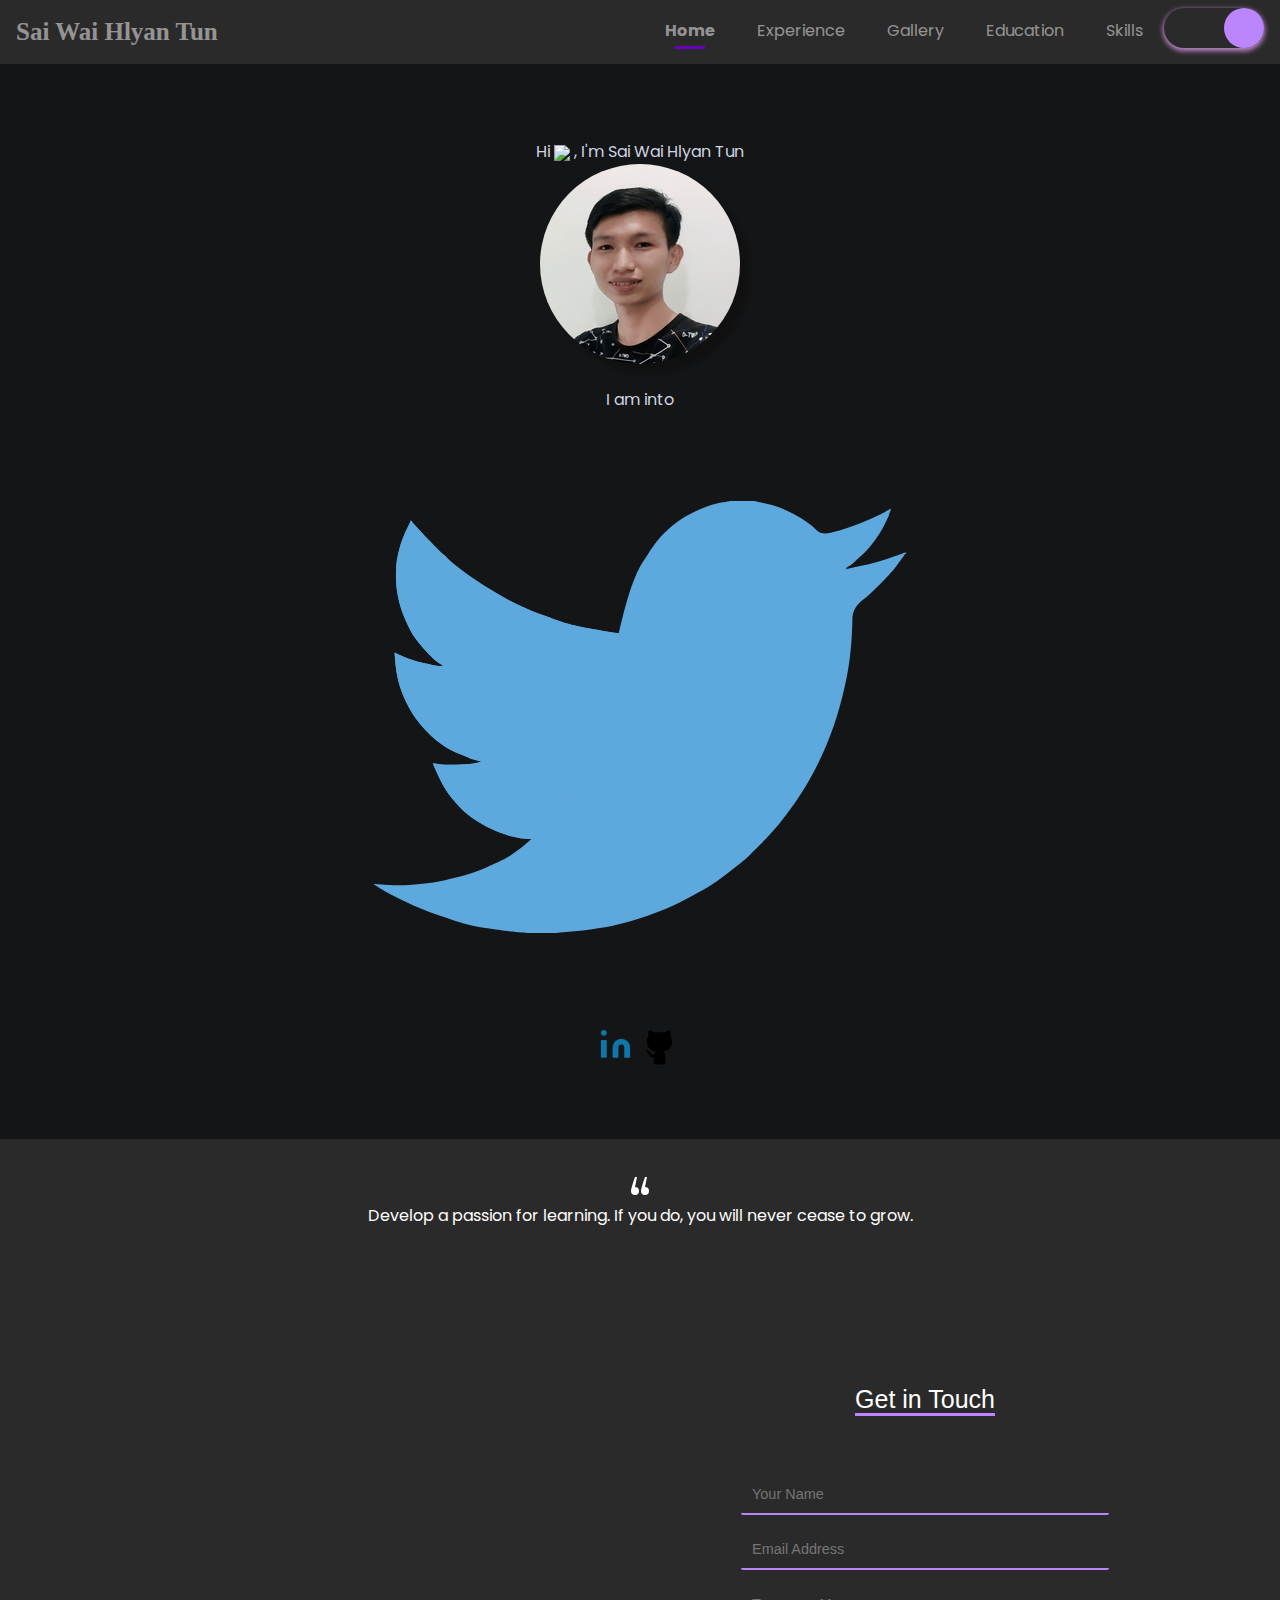
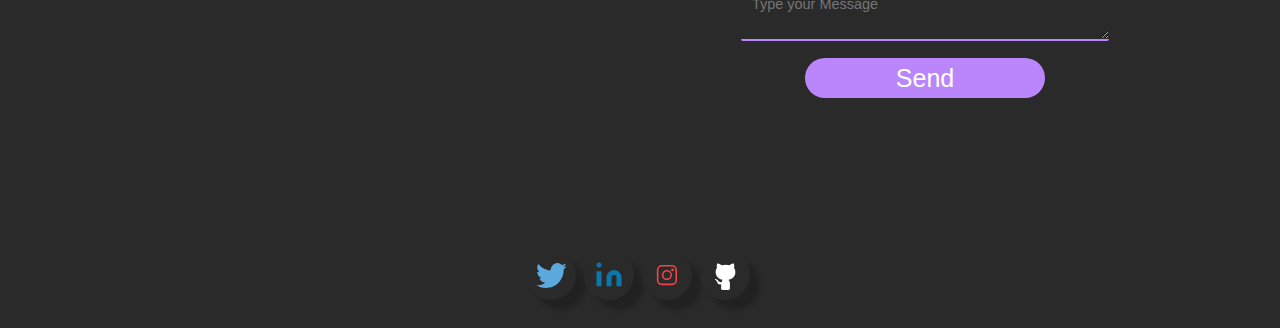
==== commit 7ae14ffc: "Update index.html" ====
--- a/index.html
+++ b/index.html
@@ -31,7 +31,7 @@
     <link rel="stylesheet" href="assets/css/home.css">
     <link rel="stylesheet" href="assets/css/style.css">
     <!-- Favicon -->
-    <link id='favicon' rel="shortcut icon" href="assets/images/favicon.png" type="image/x-png">
+    <link id='favicon' rel="shortcut icon" href="assets/images/sai-profile.png" type="image/x-png">
     <!-- Font awesome icons -->
     <link rel="stylesheet" href="https://cdnjs.cloudflare.com/ajax/libs/font-awesome/5.15.1/css/all.min.css" integrity="sha512-+4zCK9k+qNFUR5X+cKL9EIR+ZOhtIloNl9GIKS57V1MyNsYpYcUrUeQc9vNfzsWfV28IaLL3i96P9sdNyeRssA==" crossorigin="anonymous" />
     <link rel="stylesheet" href="https://cdn.jsdelivr.net/gh/jpswalsh/academicons@1/css/academicons.min.css">
@@ -70,7 +70,7 @@
         <div class="text col-sm-6" style="margin-top: 140px;">Hi <span class="wave"><img src="assets/images/Hand.gif" width="35px"></span>&nbsp;, I'm <span class="header">Sai Wai Hlyan Tun</span>
             <div class="center">
                 <div>
-                    <img src="assets/images/dp_male.svg" alt="" class="rounded-circle" height="200" width="200">
+                    <img src="assets/images/sai-profile.png" alt="" class="rounded-circle" height="200" width="200">
                 </div>
                 <br/>
                 <span style="display: inline;">I am into <span class="animated-text"
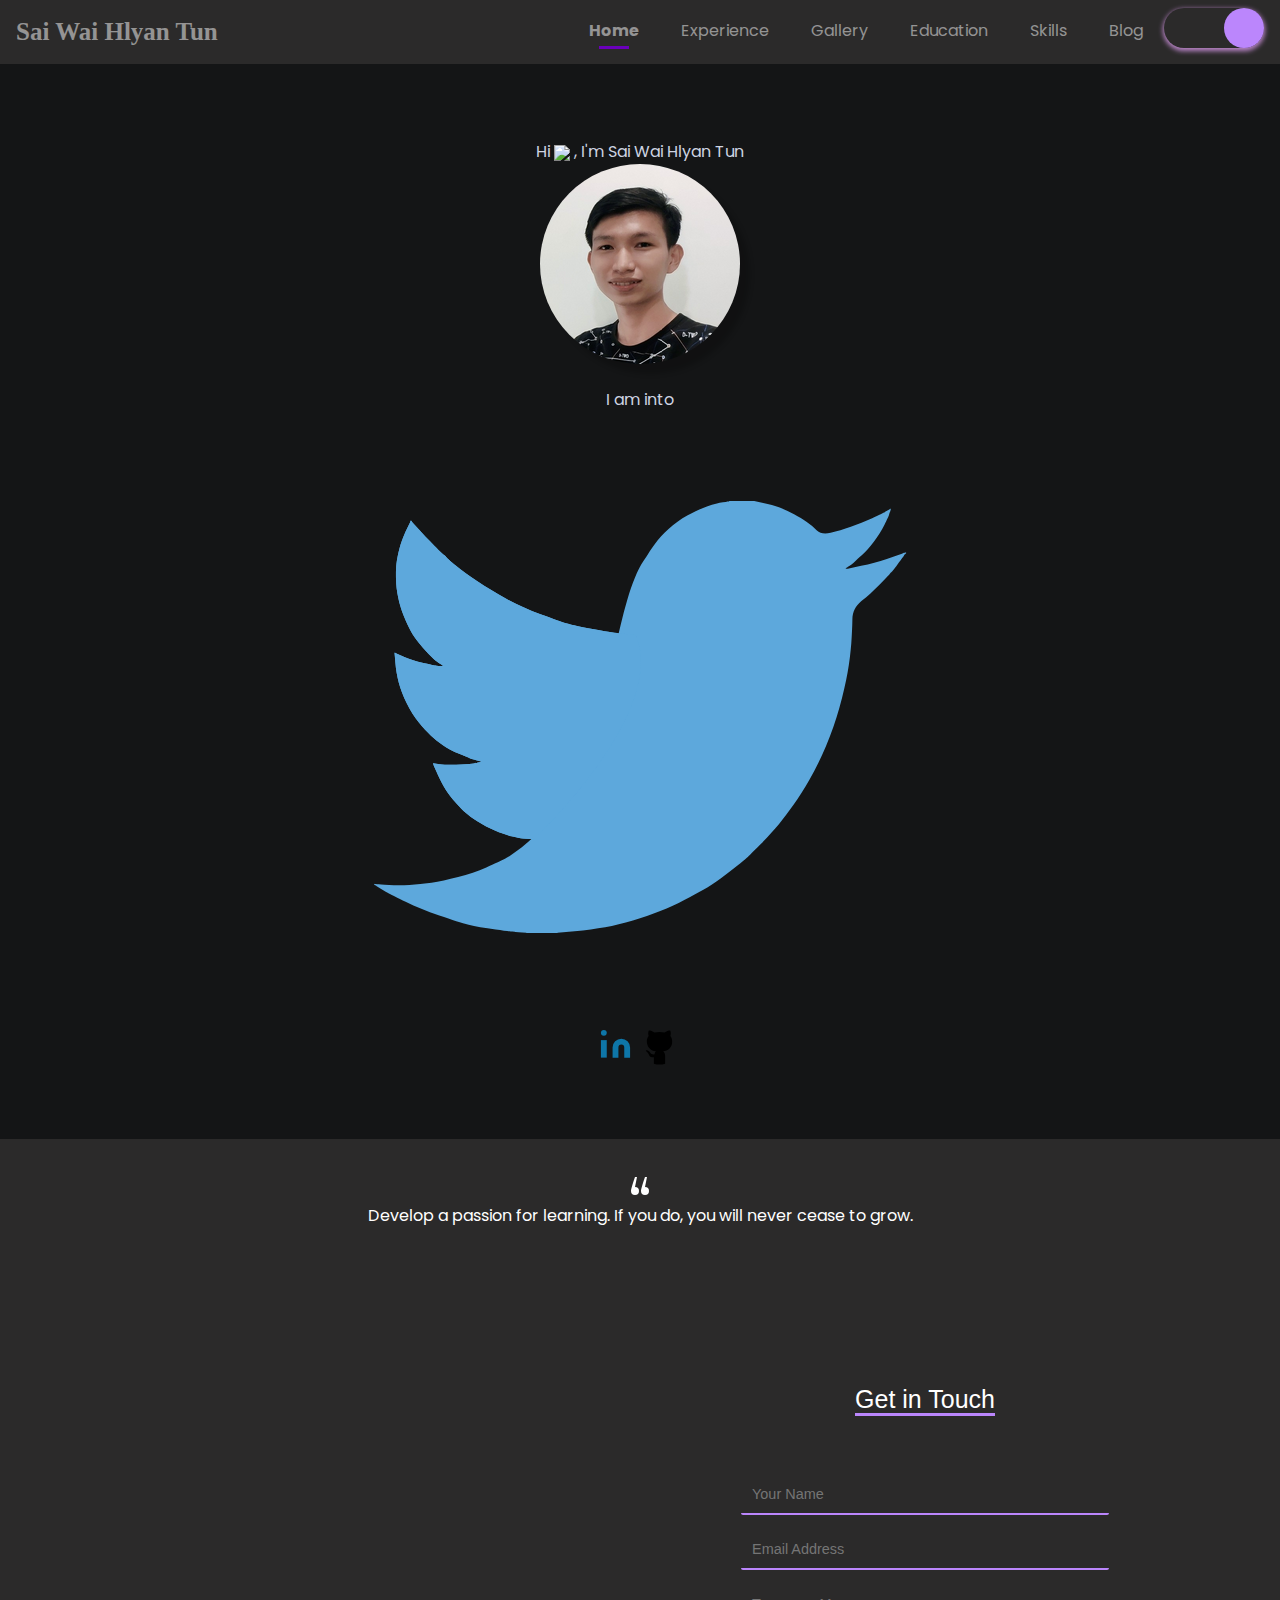
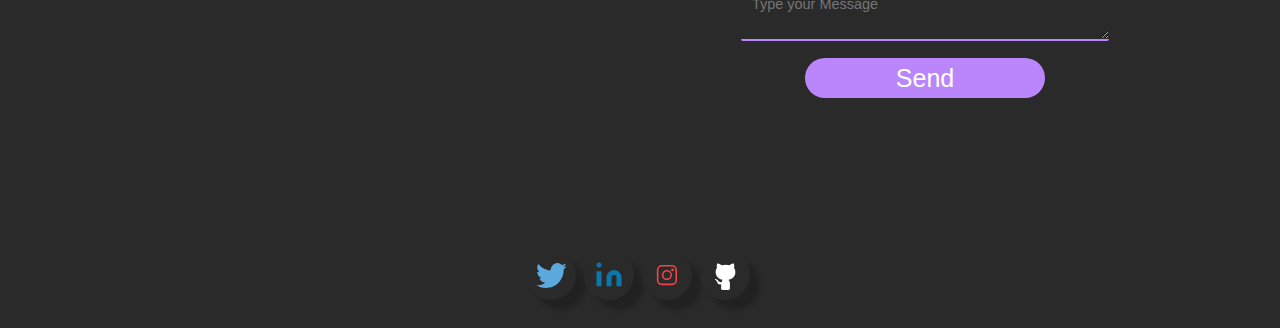
==== commit 2f8199c8: "update" ====
--- a/index.html
+++ b/index.html
@@ -11,13 +11,14 @@
     <meta name="robots" content="index,follow" />
     <meta name="Googlebot" content="index,follow" />
     <meta name="AdsBot-Google" content="index,follow" />
-    <meta property="og:site_name" content="https://swhn.github.io/">
+    <meta property="og:site_name" content="https://sai.pages.dev/">
     <meta property="og:title" content="Sai Wai Hlyan Tun">
     <meta property="og:description" content="Sai Wai Hlyan Tun's Portfolio">
     <meta property="og:type" content="website">
-    <meta property="og:url" content="https://swhn.github.io/">
+<meta property="og:image" content="https://sai.pages.dev/assets/images/shareimg.png">
+    <meta property="og:url" content="https://sai.pages.dev/">
     <meta name="twitter:card" content="summary">
-    <meta name="twitter:site" content="https://swhn.github.io/">
+    <meta name="twitter:site" content="https://sai.pages.dev/">
     <meta name="application-name" content="Sai Wai Hlyan Tun" />
     <meta name="apple-mobile-web-app-title" content="Sai Wai Hlyan Tun | Home" />
     <meta name="summary" content="Sai Wai Hlyan Tun's Portfolio" />
@@ -74,7 +75,7 @@
                 </div>
                 <br/>
                 <span style="display: inline;">I am into <span class="animated-text"
-                    data-words="Electrical Engineer, Site Engineer, Service Engineer, PV Engineer, Medical Engineer"></span>
+                    data-words="Electrical Engineer, Site Engineer, Service Engineer, PV Engineer, Biomedical Engineer"></span>
                 </span>
                 <div>
                     <div class="social-icons">
@@ -168,7 +169,7 @@
                         </a>
 						
 
-                        <a class="socialicon instagram" href="" target="_blank" rel="author">
+                        <a class="socialicon instagram" href="https://instagram.com/saiwaihlyantun/" target="_blank" rel="author">
                             <!-- svg code for instagram icon -->
                            <!--  <svg class="instagram-icon" x="0px" y="0px" viewBox="0 0 202.5 202.5" style="enable-background:new 0 0 202.5 202.5;">
                                 <circle id="littleCircle" class="st0" cx="101" cy="101.5" r="18.9" />
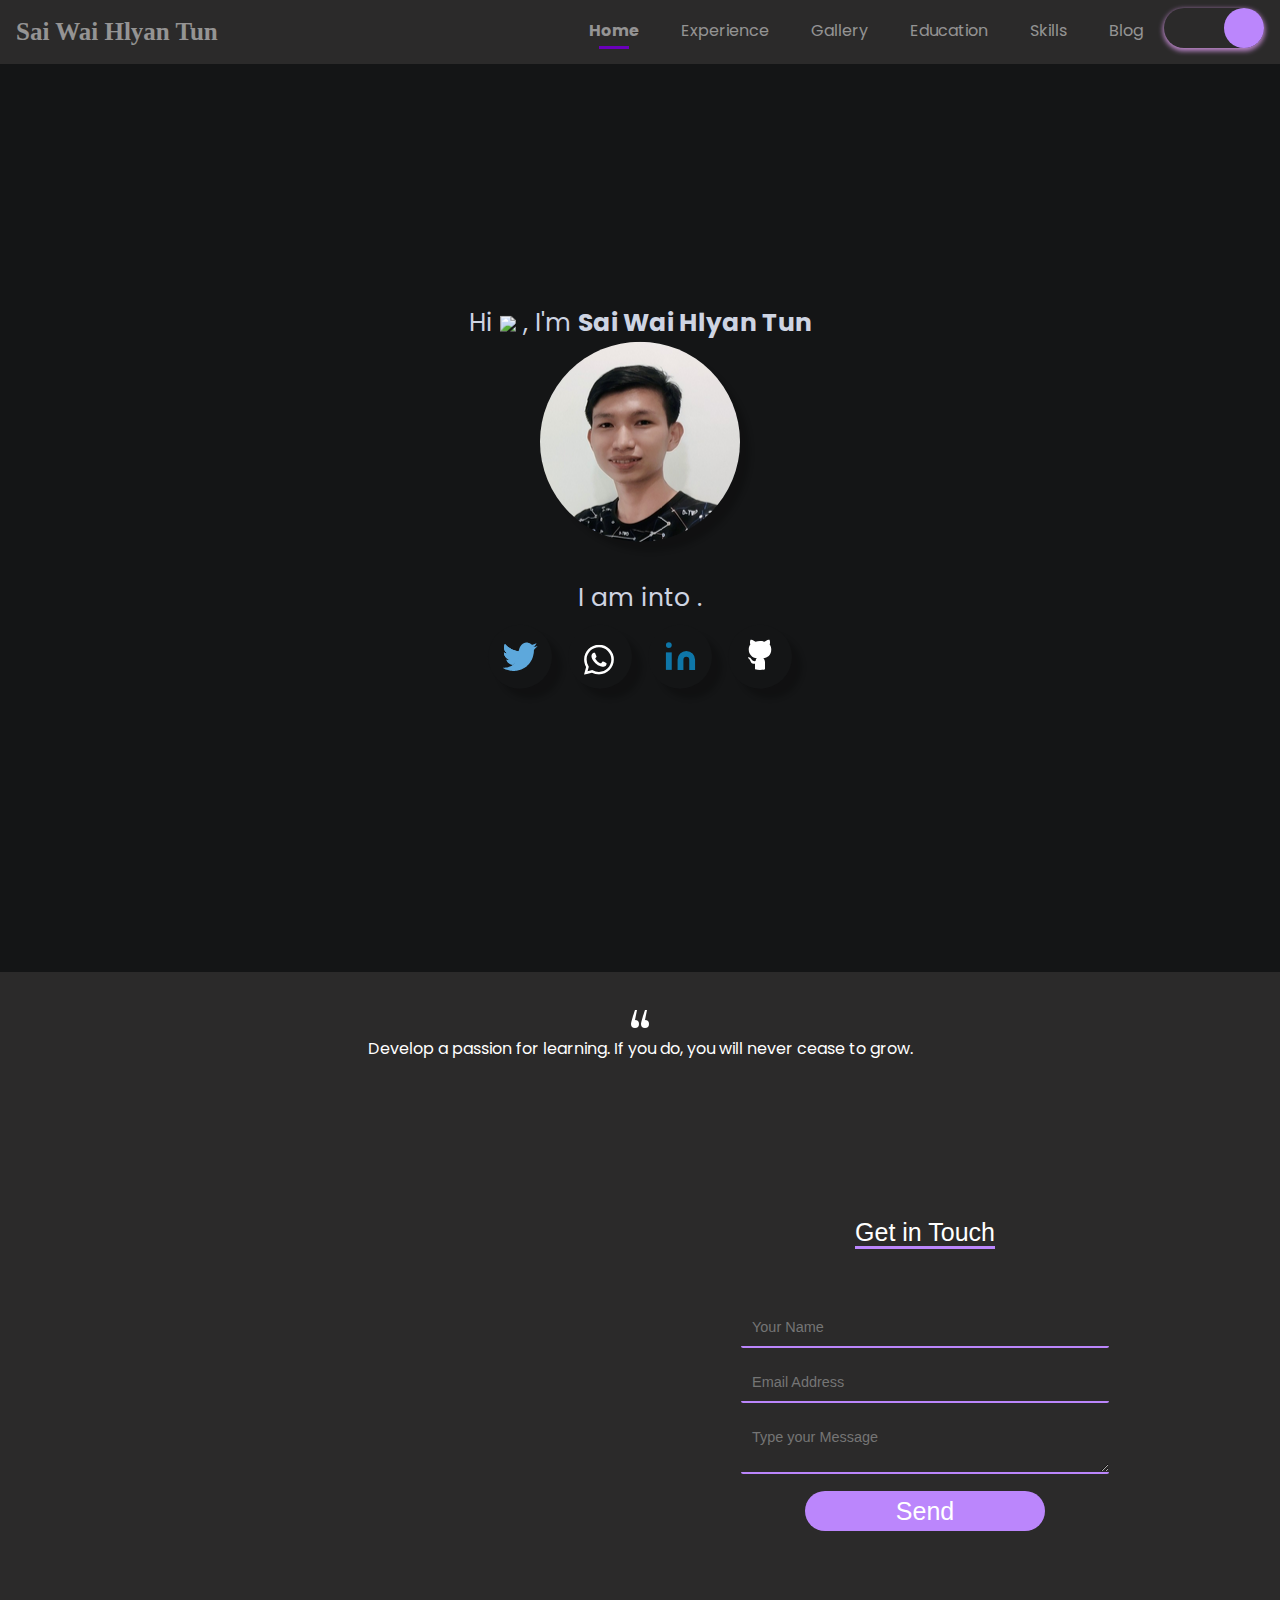
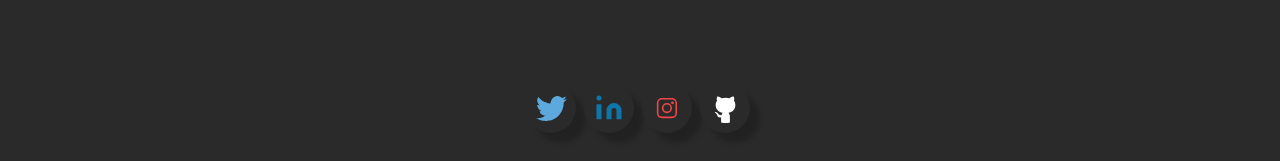
==== commit 9b95e0d0: "update" ====
--- a/index.html
+++ b/index.html
@@ -11,14 +11,14 @@
     <meta name="robots" content="index,follow" />
     <meta name="Googlebot" content="index,follow" />
     <meta name="AdsBot-Google" content="index,follow" />
-    <meta property="og:site_name" content="https://sai.pages.dev/">
+    <meta property="og:site_name" content="https://info.swhtun.com/">
     <meta property="og:title" content="Sai Wai Hlyan Tun">
     <meta property="og:description" content="Sai Wai Hlyan Tun's Portfolio">
     <meta property="og:type" content="website">
-<meta property="og:image" content="https://sai.pages.dev/assets/images/shareimg.png">
-    <meta property="og:url" content="https://sai.pages.dev/">
+<meta property="og:image" content="https://info.swhtun.com/assets/images/shareimg.png">
+    <meta property="og:url" content="https://info.swhtun.com/">
     <meta name="twitter:card" content="summary">
-    <meta name="twitter:site" content="https://sai.pages.dev/">
+    <meta name="twitter:site" content="https://info.swhtun.com/">
     <meta name="application-name" content="Sai Wai Hlyan Tun" />
     <meta name="apple-mobile-web-app-title" content="Sai Wai Hlyan Tun | Home" />
     <meta name="summary" content="Sai Wai Hlyan Tun's Portfolio" />
@@ -136,15 +136,15 @@
                             </svg>
                         </a>
 
-                     <!--    <a class="socialicon dribbble" href="" target="_blank" rel="author">
-                            <svg class="dribbble-icon" viewBox="0 0 256 256" version="1.1" xmlns="http://www.w3.org/2000/svg" xmlns:xlink="http://www.w3.org/1999/xlink" preserveAspectRatio="xMidYMid">
+                         <a class="socialicon dribbble" href="https://wa.me/qr/ZBQRYEXNERESG1" target="_blank" rel="author">
+                            <svg class="dribbble-icon"  version="1.1" xmlns="http://www.w3.org/2000/svg" xmlns:xlink="http://www.w3.org/1999/xlink" preserveAspectRatio="xMidYMid"  fill="white" width="35" viewBox="0 0 16 16">
                             <g>
                                 <path
-                                    d="M128,255.7 C57.4,255.7 0,198.4 0,127.9 C0,57.3 57.4,0 128,0 C198.6,0 256,57.3 256,127.8 C256,198.3 198.6,255.7 128,255.7 L128,255.7 L128,255.7 Z M235.9,145.3 C232.2,144.1 202.1,135.2 167.8,140.6 C182.1,179.8 187.9,211.8 189,218.4 C213.6,201.9 231.1,175.7 235.9,145.3 L235.9,145.3 L235.9,145.3 Z M170.7,228.5 C169.1,218.9 162.7,185.5 147.4,145.7 C147.2,145.8 146.9,145.9 146.7,145.9 C85,167.4 62.9,210.1 60.9,214.1 C79.4,228.5 102.7,237.1 128,237.1 C143.1,237.2 157.6,234.1 170.7,228.5 L170.7,228.5 L170.7,228.5 Z M46.8,201 C49.3,196.8 79.3,147.2 135.7,128.9 C137.1,128.4 138.6,128 140,127.6 C137.3,121.4 134.3,115.2 131.1,109.1 C76.5,125.4 23.5,124.7 18.7,124.6 C18.7,125.7 18.6,126.8 18.6,127.9 C18.7,156 29.3,181.6 46.8,201 L46.8,201 L46.8,201 Z M21,105.6 C25.9,105.7 70.9,105.9 122.1,92.3 C104,60.1 84.4,33.1 81.6,29.2 C50.9,43.6 28.1,71.8 21,105.6 L21,105.6 L21,105.6 Z M102.4,21.8 C105.4,25.8 125.3,52.8 143.2,85.7 C182.1,71.1 198.5,49.1 200.5,46.3 C181.2,29.2 155.8,18.8 128,18.8 C119.2,18.8 110.6,19.9 102.4,21.8 L102.4,21.8 L102.4,21.8 Z M212.6,58.9 C210.3,62 192,85.5 151.6,102 C154.1,107.2 156.6,112.5 158.9,117.8 C159.7,119.7 160.5,121.6 161.3,123.4 C197.7,118.8 233.8,126.2 237.4,126.9 C237.1,101.2 227.9,77.5 212.6,58.9 L212.6,58.9 L212.6,58.9 Z"
-                                    fill="#B2215A" y="0"></path>
+        d="M13.601 2.326A7.854 7.854 0 0 0 7.994 0C3.627 0 .068 3.558.064 7.926c0 1.399.366 2.76 1.057 3.965L0 16l4.204-1.102a7.933 7.933 0 0 0 3.79.965h.004c4.368 0 7.926-3.558 7.93-7.93A7.898 7.898 0 0 0 13.6 2.326zM7.994 14.521a6.573 6.573 0 0 1-3.356-.92l-.24-.144-2.494.654.666-2.433-.156-.251a6.56 6.56 0 0 1-1.007-3.505c0-3.626 2.957-6.584 6.591-6.584a6.56 6.56 0 0 1 4.66 1.931 6.557 6.557 0 0 1 1.928 4.66c-.004 3.639-2.961 6.592-6.592 6.592zm3.615-4.934c-.197-.099-1.17-.578-1.353-.646-.182-.065-.315-.099-.445.099-.133.197-.513.646-.627.775-.114.133-.232.148-.43.05-.197-.1-.836-.308-1.592-.985-.59-.525-.985-1.175-1.103-1.372-.114-.198-.011-.304.088-.403.087-.088.197-.232.296-.346.1-.114.133-.198.198-.33.065-.134.034-.248-.015-.347-.05-.099-.445-1.076-.612-1.47-.16-.389-.323-.335-.445-.34-.114-.007-.247-.007-.38-.007a.729.729 0 0 0-.529.247c-.182.198-.691.677-.691 1.654 0 .977.71 1.916.81 2.049.098.133 1.394 2.132 3.383 2.992.47.205.84.326 1.129.418.475.152.904.129 1.246.08.38-.058 1.171-.48 1.338-.943.164-.464.164-.86.114-.943-.049-.084-.182-.133-.38-.232z"
+      ></path>
                             </g>
                             </svg>
-                        </a> -->
+                        </a> 
 
                         <a class="socialicon linkedin" href="https://www.linkedin.com/in/saiwaihlyanhtun/" target="_blank" rel="author">
                             <svg class="linkedin-icon" xmlns="http://www.w3.org/2000/svg" width="35" viewBox="0 0 24 24" fill="#0e76a8" stroke-width="1" stroke-linecap="round" stroke-linejoin="round" class="feather feather-linkedin">
@@ -153,6 +153,7 @@
                                 <circle cx="4" cy="4" r="2"></circle>
                             </svg>
                         </a>
+					
 <!-- 
                         <a class="socialicon codeforces" href="" target="_blank" rel="author">
                             <svg class="codeforces-icon" xmlns="http://www.w3.org/2000/svg" viewBox="5 0 14 19" width="100" height="100">
--- a/assets/css/home.css
+++ b/assets/css/home.css
@@ -0,0 +1,660 @@
+/*Declaration of CSS variables for light/dark theme*/
+
+html[data-theme="light"] {
+  --col-icon: black;
+  --col-bd-radius:rgb(2, 2, 2);
+  --col-box-shadow:#000000 2px 2px 4px, 
+  #4D4D4D -2px -2px 4px;
+ --col-box-shadow-hover:inset #8a7373 2px 2px 4px, 
+ inset #4D4D4D -2px -2px 4px;
+  --col-bd-icon:transparent;
+  --bg-icon: #fff;
+   --bg1-color: #fff;
+  --col-icon-dribbble: #ea4c89;
+  --col-icon-linkedin: #0e76a8;
+  --col-icon-kaggle: #41aff3;  
+  --col-icon-instagram: rgb(201, 94, 174);
+  --col-icon-mail:rgb(209, 82, 82);
+  --col-icon-google-scholar:#3cba54;
+  --col-icon-codeforces:rgb(19, 145, 184);
+  --col-icon-leetcode:rgb(255, 181, 62);
+  --shadow-col: rgba(0, 0, 0, 0.3);
+
+}
+
+html[data-theme="dark"] {
+  --col-icon:white;
+  --col-bd-radius:black;
+  --col-bd-icon:transparent;
+  --col-box-shadow: 5px 5px 10px rgba(22, 21, 21, 0.7) , -5px -5px 10px rgba(255,255,255,0.1);
+  --col-box-shadow-hover:inset rgba(255, 255, 255, 1) 2px 2px 4px, 
+ inset rgba(255, 255, 255, 0.5) -2px -2px 4px;
+  --col-icon-dribbble: #ea4c89;
+  --col-icon-linkedin: #0e76a8;
+  --col-icon-kaggle: #41aff3;
+  --col-icon-instagram: rgb(201, 94, 174);
+  --col-icon-mail:rgb(209, 82, 82);
+  --col-icon-google-scholar:#3cba54;
+  --col-icon-codeforces:rgb(19, 145, 184);
+  --col-icon-leetcode:rgb(255, 181, 62);
+  --col-white: #fff;
+}
+/* Particle effect*/
+body{
+  font-family: "Poppins";
+}
+#home,
+#particles-js {
+  position: relative;
+  height: 100vh;
+  width: 100%;
+}
+
+.section {
+  background-color: rgb(63, 25, 170);
+  justify-content: center;
+  align-items: center;
+}
+
+.text .header {
+  font-weight: bold;
+}
+
+.text {
+  font-size: 25px;
+  top: 40%;
+  left: 50%;
+  transform: translate(-50%, -50%);
+  position: absolute;
+}
+
+.animated-text span {
+  display: none;
+  line-height: 1;
+}
+
+.animated-text span.active {
+  display: inline;
+}
+
+.animated-text:after {
+  content: ".";
+  display: inline;
+  width: 6px;
+  text-indent: 0;
+  background: var(--col-icon);
+  animation: blink 0.3s infinite alternate;
+}
+.datawords{
+  white-space: nowrap;
+    overflow: hidden;
+    text-overflow: ellipsis;
+    white-space: nowrap;
+}
+
+@keyframes blink {
+  from {
+    opacity: 0;
+  }
+
+  to {
+    opacity: 1;
+  }
+}
+
+/*Social icons*/
+
+:root {
+  --link-size: 64px;
+  --trans-props: all 0.2s ease;
+  --link-size-footer-b: 40px;
+  --link-size-footer-s: 30px;
+}
+
+a.socialicon {
+  box-shadow: 10px 10px 5px rgba(0, 0, 0, 0.2);
+}
+
+.social-icons {
+  display: flex;
+  font-size: 20px;
+  align-items: center;
+  justify-content: center;
+  flex-flow: row wrap;
+}
+.socialicon{
+  display: flex;
+  position: relative;
+  overflow: hidden;
+  width: var(--link-size);
+  height: var(--link-size);
+  background-color: #fff;
+  margin: 8px;
+  border-radius: 50%;
+  box-shadow: 2px 5px 5px var(--shadow-col);
+  text-decoration: none;
+  transition: var(--trans-props);
+}
+.socialicon i {
+  margin: auto;
+  font-size: 24px;
+  z-index: 1;
+  transition: var(--trans-props);
+}
+
+/* Social icon in dark mode */
+html[light-mode="dark"] .socialicon{
+  background-color: #141516;
+}
+
+.kaggle i {
+  margin: auto;
+  font-size: 24px;
+  z-index: 1;
+  transition: var(--trans-props);
+}
+
+.socialicon.kaggle{
+  color:var(--col-icon-kaggle);
+}
+
+.socialicon:after {
+  content: "";
+  width: var(--link-size);
+  height: var(--link-size);
+  position: absolute;
+  transform: translate(0, var(--link-size));
+  border-radius: 50%;
+  transition: var(--trans-props);
+  
+}
+
+.socialicon.kaggle:after {
+  background-color: #41aff3;
+  box-shadow: var(--kaggle);
+}
+
+
+ /*
+---------------------------
+   LINKEDIN MICROANIMATION
+---------------------------
+*/
+
+ .linkedin-icon{
+  margin-left: 15px;
+}
+.linkedin:hover .linkedin-icon>rect{
+  animation: rect-up 0.3s linear infinite;
+}
+
+
+@keyframes rect-up {
+  50% {
+      y:10px;
+      height:11px;
+   }
+  0%{
+      y:13px;
+      height:8px;  
+      }
+  
+}
+
+.linkedin:hover .linkedin-icon> circle{
+  animation: bounce 0.4s linear infinite;
+}
+
+@keyframes bounce {
+  75% {
+      cy: 8px;
+   }
+   50%{
+      cy: 4px
+   }
+  0%{
+      cy:4px
+      }
+	   /*
+---------------------------
+   Whatsapp MICROANIMATION
+---------------------------
+*/
+.svgContainer {
+  width: 45px;
+  height: 45px;
+  display: flex;
+  align-items: center;
+  justify-content: center;
+  background-color: transparent;
+  backdrop-filter: blur(4px);
+  letter-spacing: 0.8px;
+  border-radius: 10px;
+  transition: all 0.3s;
+  border: 50% solid rgba(156, 156, 156, 0.466);
+}
+.BG {
+  position: absolute;
+  content: "";
+  width: 45px;
+  height: 45px;
+  background: #00d757;
+  background: #00d757;
+  background: #00d757;
+  background: #00d757;
+  filter: progid:DXImageTransform.Microsoft.gradient( startColorstr='#f09433', endColorstr='#bc1888',GradientType=1 );
+  z-index: -1;
+  border-radius: 50%;
+  pointer-events: none;
+  transition: all 0.3s;
+}
+ .whatsapp-icon{
+	 width: 45px;
+  height: 45px;
+  display: flex;
+  align-items: center;
+  justify-content: center;
+  border: none;
+  background-color: transparent;
+  position: relative;
+  /* overflow: hidden; */
+  border-radius: 50%;
+  cursor: pointer;
+  transition: all 0.3s;
+  margin-left: 15px;
+}
+.whatsapp:hover .BG {
+  transform: rotate(35deg);
+  transform-origin: bottom;
+}
+}
+
+
+.whatsapp:hover .svgContainer {
+  background-color: rgba(156, 156, 156, 0.466);
+}
+
+
+  
+/*
+---------------------------
+   INSTAGRAM MICROANIMATION
+---------------------------
+*/
+
+.instagram-icon {
+  width: 90px !important;
+ 
+}
+.st0 {
+  fill:none;
+  stroke:#EF4649;
+  stroke-width:7;
+  stroke-linecap:round;
+  stroke-miterlimit:10;
+}
+
+.instagram:hover #littleCircle {
+  stroke-dasharray:150;
+}
+
+.instagram #shutter{
+  display:none;
+}
+.instagram:hover #shutter{
+  display: block;
+  animation: shutter 1s linear infinite;
+}
+.instagram:hover #lens{
+  fill:#EF4649;
+  animation: lens 1.5s linear infinite;
+
+}
+
+@keyframes shutter {
+  0%, 50% {
+          stroke-dashoffset: 150;
+          
+      }
+  75% {
+          fill:#EF4649;
+          stroke-dashoffset: 0;
+          stroke-width:11;
+      }
+}
+
+@keyframes lens {
+  0%, 75% {
+          opacity: 0;
+      }
+  100% {
+          opacity: 1;
+      }
+}
+
+
+/*
+---------------------------
+   TWITTER MICROANIMATION
+---------------------------
+*/
+.twitter-icon{
+  width: 40px;
+  margin-left: 12px;
+}
+
+.twitter:hover #wing1{
+      transform-origin:center;
+      animation: flap 0.4s ease-out infinite alternate;
+   }	
+   
+.twitter:hover #wing2{
+    transform-origin:center;
+    animation: flap 0.4s ease-in infinite alternate;
+ }		
+
+@keyframes flap{
+     50%{
+      transform:scaleX(-1) rotate(-45deg) translate(-40px,-40px);
+     }
+   }
+
+/*
+--------------------------
+   GITHUB MICROANIMATION
+--------------------------
+*/
+html[light-mode="dark"] .github-icon{
+  fill: #ffff;
+}
+
+.github-icon {
+  width: 40px;
+  margin-left: 12px;
+  margin-top: 5px;
+  fill: #000000;
+}
+
+.github:hover #arm {
+  transform-origin: bottom right;
+  animation: moveArm 1s infinite alternate;
+}
+
+@keyframes moveArm {
+  0% { transform: rotate(10deg); }
+  100% { transform: rotate(-10deg); }
+ }
+
+ /*
+  --------------------------
+     DRIBBBLE MICROANIMATION
+  --------------------------
+  */
+  
+  .dribbble-icon{
+    width: 30px;
+    height: 30px;
+    margin-left:16px;
+    margin-top: 20px;
+  }
+  
+  .dribbble:hover .dribbble-icon{ 
+      animation: dribbble-bounce .4s ease infinite;
+      transform: rotate(360deg);
+      transition: all 9s ease-in-out 0s;
+  }
+  
+  @keyframes dribbble-bounce {
+    from, to {
+      margin-top: 20px;
+    }
+    50% { 
+      margin-top: 15px; 
+    }
+    
+    75%{
+      margin-top: 15px;
+    }
+  }
+  
+  /*
+  --------------------------
+     CODEFORCES MICROANIMATION
+  --------------------------
+  */
+  
+  .codeforces-icon{
+    margin-right: 6px;
+    margin-top: 6px;
+  }
+  
+  .codeforces-icon .red {
+    height:4px;
+    y:2.5px;
+    
+  }
+  .codeforces:hover .red{
+    animation: red-animation 2.5s infinite alternate;
+  }
+  
+  
+  .codeforces-icon .yellow{
+    height:5px;
+    y:1.5px;
+    
+  }
+  
+  .codeforces:hover .yellow{
+    animation: yellow-animation 2s infinite alternate-reverse;
+  }
+  
+  .codeforces:hover .blue{
+    animation: blue-animation 2s  infinite alternate;
+  }
+  
+  @keyframes red-animation{
+    0%{
+       y:0px
+    }
+    0%{
+        height:6px;
+        y:0.5px;
+    }
+  }
+  
+  @keyframes yellow-animation{
+    0%{
+        y:0px;
+    }
+    0%{
+        height:6px;
+        y:0.5px;
+    }
+  }
+  
+  @keyframes blue-animation{
+    0%{
+        y:0px;
+    }
+    0%{
+        height:3px;
+        y:3.5;
+    }
+  }
+  
+  
+
+/*
+----------------------------
+   SOCIAL MEDIA ANIMATIONS
+----------------------------
+*/
+
+.socialicon:hover {
+  transform: translateY(-4px);
+  box-shadow: 0px 4px 12px rgba(0, 0, 0, 0.16);
+}
+.socialicon:hover:after {
+  transform: translate(0) scale(1.2);
+}
+.socialicon:hover i {
+  color: #fff;
+}
+a:hover {
+  color: transparent;
+}
+
+
+@media only screen and (max-width: 450px) {
+  .text {
+    margin-top: 5rem;
+  }
+}
+
+@media only screen and (max-width:2381px){
+  .text{
+    margin-top:2rem;
+  }
+}
+
+@media only screen and (max-width:1340px){
+  .text{
+    margin-top:4rem;
+  }
+}
+
+@media only screen and (max-width:780px){
+  .text{
+    margin-top:3rem;
+  }
+}
+
+@media only screen and (max-width:700px){
+  .text{
+    margin-top:6rem;
+  }
+}
+@media only screen and (max-width:350px){
+  .text{
+    margin-top:6rem;
+  }
+}
+
+@media only screen and (max-width:270px){
+  .text{
+    margin-top:12rem;
+  }
+}
+/* responsiveness */
+@media (min-width:410px) and (max-width:411px){
+  .text{
+    margin-top: 1rem;
+  }
+}
+@media only screen and (min-height:731px){
+  .text{
+    margin-top: 2rem;
+  }
+}
+@media (min-height:822px) and (max-height:823px){
+  .text{
+    margin-top: 10rem;
+  }
+}
+@media only screen and (min-height:768px){
+  .text{
+    margin-top: 0rem;
+  }
+}
+@media (max-width:280px)and (max-height:655px){
+  .text{
+    margin-top: 6rem;
+  }
+ 
+
+}
+
+@media (min-width:1020px)and (max-width:1024px){
+  .text{
+    margin-top: 4rem;
+    font-size: xx-large;
+  }
+}
+
+@media (max-width:320px)and (max-height:440px){
+  .text{
+    margin-top: 4rem;
+  }
+  
+  img{
+    height:100px;
+    width:150px;
+    margin-bottom: 0px;
+    margin-top: 0px;
+  }
+  .text{
+    font-size:20px;
+  }
+  .socialicon{
+    width:56px;
+    height:56px;
+  }
+  
+}
+
+@media (max-width:380px)and (max-height:440px){
+  .text{
+    margin-top: 4rem;
+  }
+  img{
+    height:100px;
+    width:150px;
+    margin-bottom: 0px;
+    margin-top: 0px;
+  }
+  .text{
+    font-size:20px;
+  }
+  .socialicon{
+    width:56px;
+    height:56px;
+  }
+  .tag{
+    width:78px;
+  }
+
+}
+@media (max-width:430px)and (max-height:440px){
+  .text{
+    font-size:20px;
+    margin-top: 4rem;
+  }
+  img{
+    height:100px;
+    width:150px;
+    margin-bottom: 0px;
+    margin-top: 0px;
+  }
+  .socialicon{
+    width:56px;
+    height:56px;
+  }
+
+}
+@media (min-width:520px)and (max-width:521px){
+  .text{
+    margin-top: 2rem;
+  }
+}
+
+@media (min-height:810px)and (max-height:812px){
+  .text{
+    margin-top: 1rem;
+  }
+}
+
+@media (min-height:822px)and (max-height:823px){
+  .text{
+    margin-top: 1rem;
+  }
+}
